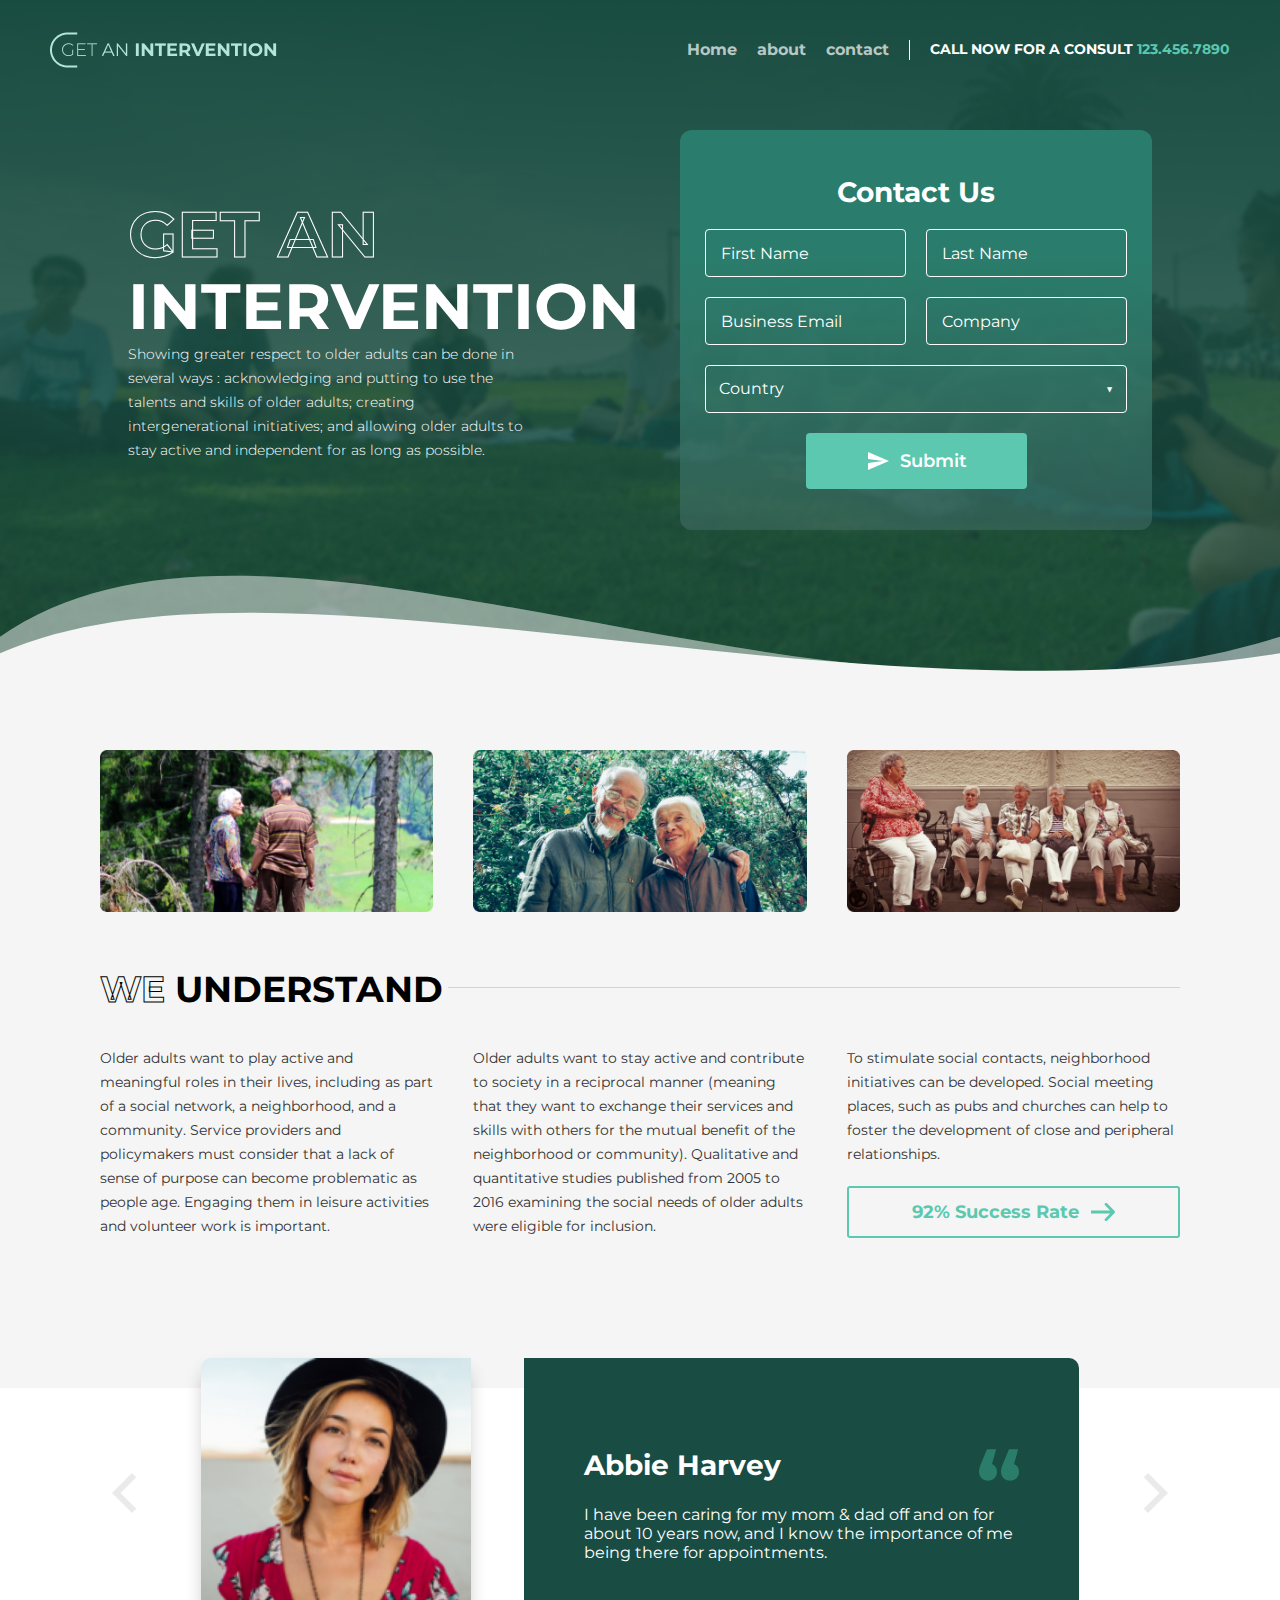
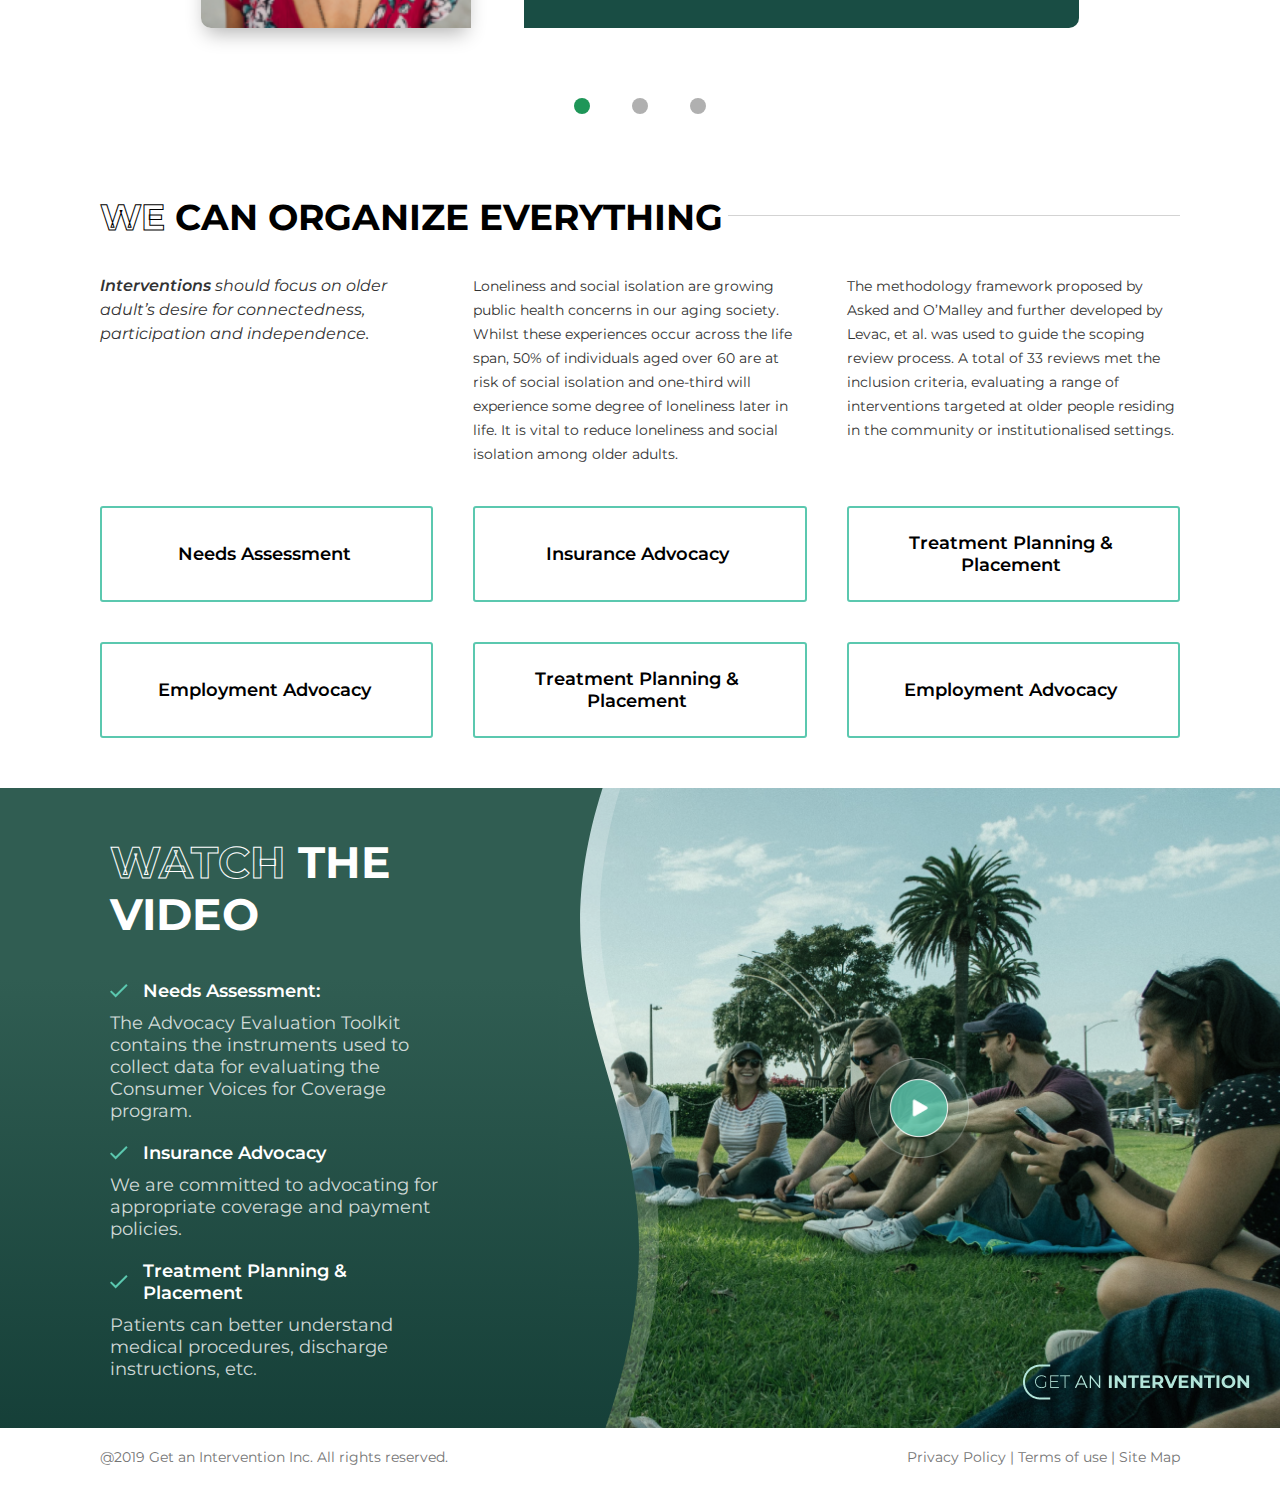
==== index.html @ ce93304e "project" ====
<!DOCTYPE html>
<html lang="en">

<head>
  <meta charset="UTF-8">
  <meta name="viewport" content="width=device-width, initial-scale=1.0">
  <title>App</title>
  <link rel="stylesheet" href="carousel.css">
  <link rel="stylesheet" href="understand.css">
  <link rel="stylesheet" href="video-section.css">
  <link rel="preconnect" href="https://fonts.googleapis.com">
  <link rel="preconnect" href="https://fonts.gstatic.com" crossorigin>
  <link href="https://fonts.googleapis.com/css2?family=Montserrat:ital,wght@0,100..900;1,100..900&display=swap"
    rel="stylesheet">
</head>

<body>

  <div class="hero-section">
    <div class="navbar">
      <img src="logo-img.png" alt="">
      <button class="toggle-btn" onclick="toggleMenu()">
        <svg class="icon-bars" xmlns="http://www.w3.org/2000/svg" width="24" height="24" viewBox="0 0 24 24" fill="none"
          stroke="white" stroke-width="2" stroke-linecap="round" stroke-linejoin="round">
          <line x1="3" y1="12" x2="21" y2="12"></line>
          <line x1="3" y1="6" x2="21" y2="6"></line>
          <line x1="3" y1="18" x2="21" y2="18"></line>
        </svg>
        <svg class="icon-close" xmlns="http://www.w3.org/2000/svg" width="24" height="24" viewBox="0 0 24 24"
          fill="none" stroke="white" stroke-width="2" stroke-linecap="round" stroke-linejoin="round">
          <line x1="18" y1="6" x2="6" y2="18"></line>
          <line x1="6" y1="6" x2="18" y2="18"></line>
        </svg>
      </button>

      <div class="call-nav-consultant">
        <ul>
          <li>Home</li>
          <li>about</li>
          <li>contact</li>
        </ul>
        <p>CALL NOW FOR A CONSULT <span class="p-span-consult"> 123.456.7890</span></p>

      </div>
    </div>

    <div class="form-outer-container">
      <div class="hero-sect-para">
        <h1 class="hero-big-heading">
          <p class="transparent-Get-An">GET AN</p> INTERVENTION
        </h1>
        <p>Showing greater respect to older adults can be done in several ways :
          acknowledging and putting to use the talents and skills of older adults; creating
          intergenerational initiatives; and allowing older adults to stay active and independent
          for as long as possible.</p>
      </div>
      <div class="form-inner-container">
        <p class="contact-use-form-heading">Contact Us</p>
        <div class="inputs-big-container">
          <div class="form-input-group">
            <label for="first-name">First Name</label>
            <input id="first-name" type="text">
          </div>
          <div class="form-input-group">
            <label for="last-name">Last Name</label>
            <input id="last-name" type="text">
          </div>
          <div class="form-input-group">
            <label for="business-email">Business Email</label>
            <input id="business-email" type="text">
          </div>
          <div class="form-input-group">
            <label for="company">Company</label>
            <input id="company" type="text">
          </div>
          <div class="custom-select">
            <div class="selected">Country</div>
            <div class="custom-options">
              <div data-value="option1">India</div>
              <div data-value="option2">Pakistan</div>
              <div data-value="option3">Australia</div>
            </div>
          </div>
        </div>
        <div class="form-submit-btn">
          <img src="submit-btn-icon.svg" alt="">
          <p>Submit</p>
        </div>
      </div>
    </div>

    <div class="svg-rect">
      <svg width="100%" height="150" viewBox="0 0 1440 150" fill="none" xmlns="http://www.w3.org/2000/svg"
        preserveAspectRatio="none">
        <path d="M0 100C310 -30 926 180 1440 100V150H0V100Z" fill="#F5F5F5" />
      </svg>
    </div>

    <div class="hero-light-green-svg">
      <svg width="1440" height="111" viewBox="0 0 1440 111" fill="none" xmlns="http://www.w3.org/2000/svg">
        <path d="M0 68.6766C310 -147.298 926 229.879 1440 68.6766V111H0V68.6766Z" fill="#F5F5F5" fill-opacity="0.3" />
        <path d="M0 68.6766C310 -147.298 926 229.879 1440 68.6766V111H0V68.6766Z" fill="#F5F5F5" fill-opacity="0.3" />
      </svg>
    </div>

    <div class="hero-curve-desktop-white">
      <img src="hero-curve-desktop-white.svg" alt="">
    </div>

    <div class="hero-curve-desktop-green">
      <img src="hero-curve-desktop-light-green.svg" alt="">
    </div>

    <div class="hero-curve-mobile-white">
      <img src="hero-curve-mobile-white.svg" alt="">
    </div>

    <div class="hero-curve-mobile-green">
      <img src="hero-curve-light-green-mobile.svg" alt="">
    </div>


  </div>


  <div class="understand-section-big-container">


    <div class="understand-img-container">
      <img src="we-understand-img-1.png" alt="">
      <img src="we-understand-img-2.png" alt="">
      <img src="we-understand-img-3.png" alt="">
    </div>

    <div class="heading-organize-everything-container">
      <p class="heading-organize-everything">
        <span class="transparent-WE-text">WE</span> UNDERSTAND
      </p>
      <div class="heading-line"></div>
    </div>

    <div class="understand-content-container">
      <p class="understand-content-first-para-container">Older adults want to play active and meaningful roles in
        their lives, including as part of a social network, a
        neighborhood, and a community. Service providers and policymakers must consider that a lack of sense of
        purpose
        can become problematic as people age. Engaging them in leisure activities and volunteer work is important.</p>
      <p class="understand-content-second-para-container">Older adults want to stay active and contribute to society
        in a reciprocal manner (meaning that they want to
        exchange their services and skills with others for the mutual benefit of the neighborhood or community).
        Qualitative and quantitative studies published from 2005 to 2016 examining the social needs of older adults
        were
        eligible for inclusion.</p>
      <div class="understand-content-third-para-container">
        <p>To stimulate social contacts, neighborhood initiatives can be developed. Social meeting places, such as
          pubs
          and churches can help to foster the development of close and peripheral relationships.</p>
        <div class="success-outline-btn">
          <p>92% Success Rate</p>
          <img src="success-btn-arrow.svg" alt="arrow" height="20px">
        </div>
      </div>
    </div>

  </div>

  <div class="component-main-container">
    <div class="carousel-container">

      <svg class="left-arrow" width="48" height="48" viewBox="0 0 48 48" fill="none" xmlns="http://www.w3.org/2000/svg">
        <path d="M11.76 8.24L27.52 24L11.76 39.76L16 44L36 24L16 4L11.76 8.24Z" />
      </svg>

      <img src="" alt="user" class="reviewer-img"/>
      <div class="content-con">
        <div class="reviewer-name-con">
          <h3></h3>
          <img src="commas.svg" height="40px" width="40px" alt="commas">
        </div>
        <p class="viewer-description"></p>
      </div>
      <svg class="right-arrow" width="48" height="48" viewBox="0 0 48 48" fill="none"
        xmlns="http://www.w3.org/2000/svg">
        <path d="M11.76 8.24L27.52 24L11.76 39.76L16 44L36 24L16 4L11.76 8.24Z" />
      </svg>
    </div>

    <div class="indicator-circle-con">
      <span></span>
      <span></span>
      <span></span>
    </div>

    <div class="heading-organize-everything-container">
      <p class="heading-organize-everything">
        <span class="transparent-WE-text">WE</span> CAN ORGANIZE EVERYTHING
      </p>
      <div class="heading-line"></div>
    </div>

    <div class="content-containter-grid">
      <div class="content-containter-grid-first-para">
        <p style="font-style: italic; font-size: 16px;"><span style="font-weight: 600;">Interventions</span> should
          focus
          on older adult’s desire for connectedness,
          participation and independence.</p>

      </div>
      <div class="content-containter-grid-second-para">
        <p>Loneliness and social isolation are growing public health concerns in our aging society. Whilst these
          experiences occur across the life span, 50% of individuals aged over 60 are at risk of social isolation and
          one-third will experience some degree of loneliness later in life. It is vital to reduce loneliness and
          social
          isolation among older adults.</p>

      </div>
      <div class="content-containter-grid-third-para">
        <p>The methodology framework proposed by Asked and O’Malley and further developed by Levac, et al. was used to
          guide the scoping review process. A total of 33 reviews met the inclusion criteria, evaluating a range of
          interventions targeted at older people residing in the community or institutionalised settings. </p>
      </div>
    </div>
    <div class="buttons-containter-grid">
      <div class="green-outlined-button">
        <p>Needs Assessment</p>
        <img src="tooltip-svg.svg" alt="info" class="info-img-tooltip">
        <div class="tooltip-container">
          <img src="cone-svg.svg" alt="tooltip-arrow" class="tooltip-arrow">
          <span>
            We’re experienced in our individual crafts and understand how each one of our roles impacts your plan
            holistically.
          </span>
        </div>
      </div>
      <div class="green-outlined-button">
        <p>Insurance Advocacy</p>
        <img src="tooltip-svg.svg" alt="info" class="info-img-tooltip">
        <div class="tooltip-container">
          <img src="cone-svg.svg" alt="tooltip-arrow" class="tooltip-arrow">
          <span>
            We’re experienced in our individual crafts and understand how each one of our roles impacts your plan
            holistically.
          </span>
        </div>
      </div>
      <div class="green-outlined-button">
        <p>Treatment Planning & Placement</p>
        <img src="tooltip-svg.svg" alt="info" class="info-img-tooltip">
        <div class="tooltip-container">
          <img src="cone-svg.svg" alt="tooltip-arrow" class="tooltip-arrow">
          <span>
            We’re experienced in our individual crafts and understand how each one of our roles impacts your plan
            holistically.
          </span>
        </div>
      </div>
      <div class="green-outlined-button">
        <p>Employment Advocacy</p>
        <img src="tooltip-svg.svg" alt="info" class="info-img-tooltip">
        <div class="tooltip-container">
          <img src="cone-svg.svg" alt="tooltip-arrow" class="tooltip-arrow">
          <span>
            We’re experienced in our individual crafts and understand how each one of our roles impacts your plan
            holistically.
          </span>
        </div>
      </div>
      <div class="green-outlined-button">
        <p>Treatment Planning & Placement</p>
        <img src="tooltip-svg.svg" alt="info" class="info-img-tooltip">
        <div class="tooltip-container">
          <img src="cone-svg.svg" alt="tooltip-arrow" class="tooltip-arrow">
          <span>
            We’re experienced in our individual crafts and understand how each one of our roles impacts your plan
            holistically.
          </span>
        </div>
      </div>
      <div class="green-outlined-button">
        <p>Employment Advocacy</p>
        <img src="tooltip-svg.svg" alt="info" class="info-img-tooltip">
        <div class="tooltip-container">
          <img src="cone-svg.svg" alt="tooltip-arrow" class="tooltip-arrow">
          <span>
            We’re experienced in our individual crafts and understand how each one of our roles impacts your plan
            holistically.
          </span>
        </div>
      </div>

    </div>
  </div>

  <div class="video-section-big-container">

    <div class="video-section-content">
      <h2 class="video-section-main-heading"><span class="transparent-watch-text">WATCH</span> THE VIDEO</h2>
      <div>
        <div class="video-section-checkmark-heading">
          <img src="Checkmark.svg" alt="">
          <p>Needs Assessment:</p>
        </div>
        <p>The Advocacy Evaluation Toolkit contains the instruments used to collect data for evaluating the Consumer
          Voices for Coverage program. </p>
      </div>
      <div>
        <div class="video-section-checkmark-heading">
          <img src="Checkmark.svg" alt="">
          <p>Insurance Advocacy</p>
        </div>
        <p>We are committed to advocating for appropriate coverage and payment policies.</p>
      </div>
      <div>
        <div class="video-section-checkmark-heading">
          <img src="Checkmark.svg" alt="">
          <p>Treatment Planning & Placement</p>
        </div>
        <p>Patients can better understand medical procedures, discharge instructions, etc.</p>
      </div>
    </div>
    <div class="video-section">
      <div class="play-button" id="playButton">
        <img src="play-btn.png" class="video-btn">
      </div>
      <img src="logo-img.png" alt="" class="video-section-logo">
    </div>

    <svg class="video-section-light-white-svg" width="779" height="655" viewBox="0 0 779 655" fill="none"
      xmlns="http://www.w3.org/2000/svg">
      <path d="M0 0H742.597C655.445 274 857.597 323.5 742.597 648H0V0Z" fill="white" fill-opacity="0.2" />
    </svg>

    <svg class="video-section-light-green-svg" fill="none" xmlns="http://www.w3.org/2000/svg">
      <defs>
        <linearGradient id="newGradient" gradientTransform="rotate(90)">
          <stop offset="30%" stop-color="#305D52" />
          <stop offset="100%" stop-color="#153F38" />
        </linearGradient>
      </defs>
      <path d="M0 0H742.597C655.445 274 857.597 323.5 742.597 648H0V0Z" fill="url(#newGradient)" />
    </svg>

    <img class="table-green-svg" src="Rectangle-green-tablet.svg">
    <img class="table-white-svg" src="Rectangle-white-tablet.png">
  </div>

  <!-- Modal -->
  <div id="videoModal" class="modal">
    <div class="modal-content">
      <span class="close" id="closeModal">&times;</span>
      <video id="videoPlayer" controls>
        <source src="video.mov" type="video/mp4">
        Your browser does not support the video tag.
      </video>
    </div>
  </div>

  <div class="app-bottom-bar">
    <p>@2019 Get an Intervention Inc. All rights reserved.</p>
    <p>Privacy Policy | Terms of use | Site Map</p>
  </div>

  <script src="script.js"></script>
</body>

</html>
---- carousel.css ----
* {
    margin: 0;
    padding: 0;
    box-sizing: border-box;
}

body {
    font-family: "Montserrat", serif;
    font-optical-sizing: auto;
}

.component-main-container {
    padding: 0 100px;
    background-color: white;
}

.carousel-container {
    display: flex;
    justify-content: center;
    gap: 53px;
    padding: 20px 0px;
    position: relative;
    top: -50px;
}

.carousel-container img {
    cursor: pointer;
}

.content-con {
    background-color: #194D44;
    padding: 20px 60px;
    color: white;
    border-top-right-radius: 10px;
    border-bottom-right-radius: 10px;
    flex: 1;
    display: flex;
    justify-content: center;
    flex-direction: column;
}

.reviewer-img {
    border-top-left-radius: 10px;
    border-bottom-left-radius: 10px;
    box-shadow: 0px 10px 20px -5px rgba(0, 0, 0, 0.3);
    height: 270px;
}

.reviewer-name-con {
    display: flex;
    justify-content: space-between;
    align-items: center;
    padding: 20px 0px;
    font-size: 24px;
}

.viewer-description {
    font-weight: 300px;
    font-size: 16px;
}

@keyframes fade-slide {
    from {
        opacity: 0;
        transform: translateY(20px);
    }

    to {
        opacity: 1;
        transform: translateY(0);
    }
}

.fade-slide {
    animation: fade-slide 0.5s ease-in-out;
}

.indicator-circle-con {
    display: flex;
    justify-content: center;
    gap: 42px;
    height: 42px;
}


.indicator-circle-con span {
    height: 16px;
    width: 16px;
    border-radius: 50%;
    background-color: #B0B0B0;
    cursor: pointer;
    transition: background-color 0.3s ease;
}

.indicator-circle-con span.active {
    background-color: #1E9658;
}

@media only screen and (max-width: 1150px) {
    .carousel-container {
        padding: 10px 0px;
    }

    .component-main-container {
        padding: 0 50px;
    }

    .carousel-container {
        gap: 15px;
    }
}


@media only screen and (max-width: 1000px) {
    .content-con {
        padding: 15px 30px;
    }

    .viewer-description {
        font-size: 13px;
    }
}


/* below content section */

.transparent-WE-text {
    color: transparent;
    white-space: nowrap;
    -webkit-text-stroke: 1px black;
}

.heading-organize-everything {
    font-size: 36px;
    font-weight: 700;
    text-transform: uppercase;
    white-space: nowrap;
}

.heading-organize-everything-container {
    display: flex;
    align-items: center;
    gap: 5px;
    padding-top: 55px;
    padding-bottom: 35px;
}

@media only screen and (min-width: 1025px) {
    .heading-line {
        border-top: 1px solid lightgray;
        padding: 2px;
        width: 100%;
    }
}

@media only screen and (max-width: 1025px) {
    .heading-organize-everything {
        white-space: wrap;
    }
}

.content-containter-grid {
    display: grid;
    grid-template-columns: 1fr 1fr 1fr;
    gap: 40px;
}

.buttons-containter-grid {
    display: grid;
    grid-template-columns: 1fr 1fr 1fr;
    gap: 40px;
    margin-top: 40px;
}

.content-containter-grid p {
    font-size: 14px;
    color: #333333;
    line-clamp: 9;
    line-height: 24px;
}

.green-outlined-button {
    font-weight: 600;
    font-size: 18px;
    display: flex !important;
    justify-content: center;
    align-items: center;
    gap: 5px;
    border: 2px solid #5BC8AF;
    height: 96px !important;
    cursor: pointer;
    text-align: center;
    padding: 15px;
    border-radius: 3px;
    transition: all .5s ease;
    position: relative;
}

.tooltip-container {
    position: absolute;
    top: 115%;
    left: 50%;
    transform: translateX(-50%);
    text-align: center;
    opacity: 0;
    width: 80%;
    font-weight: 300;
    visibility: hidden;
    background: #297C6B;
    color: white;
    padding: 8px;
    border-radius: 5px;
    font-size: 14px;
    z-index: 100;
    transition: opacity 0.3s ease, visibility 0.3s ease;
}

.tooltip-arrow {
    width: 25px;
    height: auto;
    position: absolute;
    top: -7px;
    left: 50%;
    transform: translateX(-50%);
}

.green-outlined-button:hover .tooltip-container {
    opacity: 1;
    visibility: visible;
}

.info-img-tooltip {
    opacity: 0;
    width: 0;
    transition: opacity 0.3s ease, width 0.3s ease;
}

.green-outlined-button:hover {
    color: #5BC8AF;
}

.green-outlined-button:hover .info-img-tooltip {
    opacity: 1;
    width: 20px;
}

@media only screen and (max-width: 1024px) {
    .content-containter-grid {
        grid-template-columns: 1fr 1fr;
        gap: 60px;
        row-gap: 20px;
    }

    .content-containter-grid-first-para {
        grid-column: span 2;
    }

    .buttons-containter-grid {
        display: grid;
        grid-template-columns: 1fr 1fr;
        column-gap: 60px;
        row-gap: 20px;
    }

    .left-arrow,
    .right-arrow {
        display: none;
    }
}


@media only screen and (max-width: 768px) {
    .component-main-container {
        padding: 0 20px;
    }


    .heading-organize-everything {
        font-size: 28px;
    }

    .content-containter-grid-second-para,
    .content-containter-grid-third-para {
        grid-column: span 2;
    }

    .buttons-containter-grid {
        gap: 20px;
    }

    .heading-organize-everything-container {
        padding-top: 0;
    }
}

@media only screen and (max-width: 600px) {
    .content-containter-grid {
        grid-template-columns: 1fr;
        gap: 60px;
        row-gap: 20px;
    }

    .heading-organize-everything {
        font-size: 20px;
    }

    .component-main-container {
        margin-top: 150px;
    }

    .carousel-container {
        display: flex;
        justify-content: center;
        align-items: center;
        flex-direction: column;
        gap: 20px;
        padding: 20px 0px;
        background-color: #194D44;
        border-radius: 10px;
        position: relative;
        max-height: 300px;
    }

    .reviewer-img {
        border-top-left-radius: 10px;
        border-bottom-left-radius: 0px;
        border-top-right-radius: 10px;
        box-shadow: 0px 10px 20px -5px rgba(0, 0, 0, 0.3);
        height: 200px;
        position: absolute;
        top: -80px;
        left: 30px;
    }

    .content-con {
        border-radius: 10px;
        margin-top: 100px
    }

    .buttons-containter-grid {
        grid-template-columns: 1fr;
    }
}


.left-arrow {
    fill: #EAEAEA;
    transform: rotate(180deg);
    align-self: center;
    cursor: pointer;
}

.right-arrow {
    fill: #EAEAEA;
    align-self: center;
    cursor: pointer;
}

.right-arrow:hover,
.left-arrow:hover {
    fill: rgba(91, 200, 175, 1);
}
---- understand.css ----
.hero-section {
    position: relative;
    background: url("hero-sect-img.png") no-repeat center center;
    background-size: cover;
    width: 100%;
    height: 700px;
    overflow: hidden;
}


.svg-rect {
    position: absolute;
    bottom: 0%;
    left: 0;
    width: 100%;
    z-index: 2;
}

.svg-rect svg {
    display: block;
    width: 100%;
    height: 140px;
}

.hero-light-green-svg {
    position: absolute;
    bottom: 0%;
    left: 0;
    width: 100%;
    z-index: 1;
}

.hero-light-green-svg svg {
    display: block;
    width: 100%;
    height: 150px;
}

.hero-curve-mobile-white,
.hero-curve-mobile-green,
.hero-curve-desktop-green,
.hero-curve-desktop-white {
    display: none;
}


.navbar {
    padding: 30px 50px;
    display: flex;
    align-items: center;
    justify-content: space-between;
}

ul {
    list-style: none;
    display: flex;
    gap: 20px;
    padding-right: 20px;
}

.call-nav-consultant {
    display: flex;
    gap: 20;
    white-space: nowrap;
}

.toggle-btn {
    display: none;
    background: none;
    border: none;
    color: white;
    font-size: 24px;
    cursor: pointer;
    width: 40px;
    height: 40px;
    display: flex;
}

.icon-bars {
    display: none;
}

.icon-close {
    display: none;
}

.call-nav-consultant p {
    font-weight: 700;
}

.navbar li {
    color: #FFFFFFB2;
    text-decoration: none;
    font-size: 16px;
    cursor: pointer;
    border-bottom: 1px solid transparent;
    font-weight: 700;
}

.navbar p {
    color: white;
    font-size: 14px;
    border-left: 1px solid white;
    padding-left: 20px;

}

.navbar li:hover p {
    border-bottom: none;
}

.navbar li:hover {
    opacity: 0.8;
    color: white;
    border-bottom: 1px solid white;
    cursor: pointer;
}

.p-span-consult {
    color: #5BC8AF;
}

.hero-sect-para {
    width: 40%;
    font-size: 14px;
    line-height: 24px;
    font-weight: 300;
    color: white;
}

.form-outer-container {
    display: flex;
    justify-content: space-between;
    align-items: center;
    padding: 30px 10%;
    gap: 30px;
}

.form-inner-container {
    flex-shrink: 0;
    width: 472px;
    color: white;
    height: 400px;
    border-radius: 12px;
    padding: 25px;
    background-image: linear-gradient(to bottom, #2A7D6C 30%, #3E69609E);
}

.hero-big-heading {
    font-size: 64px;
    line-height: 72px;
}

.transparent-Get-An {
    color: transparent;
    white-space: nowrap;
    -webkit-text-stroke: 1px #FFFFFF;
}

@media only screen and (max-width: 1100px) {
    .form-inner-container {
        width: 372px;
    }

    .hero-big-heading {
        font-size: 54px;
        line-height: 62px;
    }
}

@media only screen and (max-width: 1250px) {
    .form-outer-container {
        padding: 30px 5%;
    }
}

@media only screen and (max-width: 900px) {
    .form-outer-container {
        flex-direction: column;
    }

    .hero-sect-para {
        width: 85%;
        text-align: center;
        font-size: 16px;
    }

    .hero-big-heading {
        text-align: center;
    }

    .call-nav-consultant {
        flex-direction: column;
    }

    .call-nav-consultant p {
        margin-top: 10px;
    }

    .navbar p {
        padding-left: 0px;
        border-left: 0px;
    }

    .form-inner-container {
        width: 470px;
    }

    .hero-section {
        background-origin: content-box;
        height: 950px;
    }
}

.contact-use-form-heading {
    font-size: 28px;
    font-weight: 700;
    text-align: center;
    padding: 20px 0 20px 0;
}

.inputs-big-container {
    display: grid;
    grid-template-columns: 1fr 1fr;
    gap: 20px;
}

.form-input-group {
    position: relative;
    border: 1px solid white;
    display: flex;
    align-items: center;
    height: 48px;
    border-radius: 4px;
    padding: 0 10px;
}

.form-input-group label {
    position: absolute;
    left: 10px;
    top: 50%;
    transform: translateY(-50%);
    color: white;
    font-size: 16px;
    transition: all 0.3s ease-in-out;
    pointer-events: none;
    background-color: transparent;
    padding: 0 5px;
}

.form-input-group input {
    width: 100%;
    background-color: transparent;
    border: none;
    outline: none;
    color: white;
    padding: 10px 0;
    font-size: 16px;
}

.form-input-group:focus-within label,
.form-input-group input:not(:placeholder-shown)+label {
    top: 0;
    transform: translateY(-50%);
    font-size: 14px;
    left: 15px;
    background-color: #2A7D6C;
    padding: 0 5px;
}

.form-submit-btn {
    color: white;
    font-size: 18px;
    font-weight: 600;
    display: flex;
    justify-content: center;
    align-items: center;
    gap: 10px;
    background-color: #5BC8AF;
    border-radius: 4px;
    height: 56px;
    cursor: pointer;
    width: 221px;
    margin: 20px auto 0 auto;
}

.form-submit-btn:hover{
    background-color: rgba(53, 187, 156, 1);
}

.custom-select {
    grid-column: span 2;
    position: relative;
    border: 1px solid white;
    background: transparent;
    cursor: pointer;
    padding: 13px;
    height: 48px;
    font-size: 16px;
    border-radius: 4px;
}

.custom-select .selected {
    display: flex;
    align-items: center;
    justify-content: space-between;
}

.custom-select .selected::after {
    content: "▼";
    font-size: 12px;
    transition: transform 0.3s ease;
}

.custom-select.open .selected::after {
    transform: rotate(180deg);
}

.custom-options {
    position: absolute;
    top: 100%;
    left: 0;
    width: 100%;
    background: #2A7D6C;
    border: 1px solid white;
    border-top: none;
    border-radius: 0 0 5px 5px;
    box-shadow: 0px 4px 6px rgba(0, 0, 0, 0.1);
    display: none;
    z-index: 10;
}

.custom-select.open .custom-options {
    display: block;
}

.custom-options div {
    padding: 10px;
    cursor: pointer;
    transition: background 0.3s;
}

.custom-options div:hover {
    background: white;
    color: #2A7D6C;
}

.understand-img-container {
    display: grid;
    grid-template-columns: 1fr 1fr 1fr;
    gap: 40px;
}

.understand-img-container img {
    width: 100%;
}

.understand-content-container {
    display: grid;
    grid-template-columns: 1fr 1fr 1fr;
    gap: 40px;
    font-size: 14px;
    line-height: 24px;
    color: #333333;
    padding-bottom: 50px;
}

.understand-content-third-para-container {
    display: flex;
    flex-direction: column;
    justify-content: space-between;
    height: 100%;
}

.success-outline-btn {
    display: flex;
    justify-content: center;
    align-items: center;
    font-size: 18px;
    font-weight: 700;
    gap: 12px;
    color: #5BC8AF;
    border-radius: 3px;
    border: 2px solid #5BC8AF;
    height: 52px;
    cursor: pointer;
    width: 100%;
}

@media only screen and (max-width: 650px) {

    .understand-content-first-para-container,
    .understand-content-second-para-container {
        grid-column: span 2;
    }

    .understand-content-container {
        gap: 20px;
    }

    .understand-content-third-para-container {
        grid-template-columns: 1fr;
        gap: 20px;
    }
}

@media only screen and (max-width: 600px) {
    .understand-content-container {
        padding-bottom: 0;
    }
}

.understand-section-big-container {
    background-color: #F5F5F5;
    padding: 0 100px;
    padding-bottom: 100px;
    padding-top: 50px;
}

@media only screen and (max-width: 1150px) {
    .understand-section-big-container {
        padding: 0 50px;
        padding-bottom: 100px;
        padding-top: 80px;
    }
}

@media only screen and (max-width: 1024px) {
    .understand-section-big-container {
        padding-top: 0px;
    }

    .understand-img-container {
        display: none;
    }

    .understand-content-container {
        grid-template-columns: 1fr 1fr;
    }

    .understand-content-third-para-container {
        grid-column: span 2;
        display: grid;
        gap: 40px;
        grid-template-columns: 1fr 1fr;
    }

    .hero-light-green-svg,
    .svg-rect {
        display: none;
    }

    .hero-curve-desktop-white {
        display: block;
        position: absolute;
        bottom: -45px;
        left: 0;
        width: 100%;
        z-index: 2;
    }

    .hero-curve-desktop-white img {
        display: block;
        width: 100%;
        height: 140px;
    }


    .hero-curve-desktop-green {
        display: block;
        position: absolute;
        bottom: -45px;
        left: 0;
        width: 100%;
        z-index: 1;
    }

    .hero-curve-desktop-green img {
        display: block;
        width: 100%;
        height: 150px;
    }
}

@media only screen and (max-width: 768px) {
    .understand-section-big-container {
        padding: 0 20px;
        padding-bottom: 50px;
        background-color: white;
    }

    .hero-sect-para {
        width: 85%;
        text-align: center;
        font-size: 16px;
    }

    .hero-big-heading {
        font-size: 40px;
        line-height: 46px;
    }

    .hero-curve-desktop-green,
    .hero-curve-desktop-white {
        display: none;
    }

    .hero-curve-mobile-white {
        display: block;
        position: absolute;
        bottom: 0px;
        left: 0;
        width: 100vw;
        z-index: 2;
    }

    .hero-curve-mobile-white img {
        display: block;
        width: inherit;
        object-fit: cover;
        object-position: top;
        height: 118px;
    }


    .hero-curve-mobile-green {
        display: block;
        position: absolute;
        bottom: 10px;
        left: 0;
        width: 100%;
        z-index: 1;
    }

    .hero-curve-mobile-green img {
        display: block;
        width: inherit;
        object-fit: cover;
        object-position: top;
        height: 128px;
    }
}

@media only screen and (max-width: 660px) {

    .understand-content-third-para-container {
        grid-template-columns: 1fr;
    }

    .navbar {
        padding: 30px 30px;
    }

    .form-outer-container {
        padding: 10px 5%;
    }

    .toggle-btn {
        display: block;
        background: none;
        border: none;
        cursor: pointer;
        width: 40px;
        height: 40px;
        display: flex;
        align-items: center;
        justify-content: center;
    }

    .icon-bars {
        display: block;
    }

    .icon-close {
        display: none;
    }

    .call-nav-consultant {
        flex-direction: column;
        align-items: flex-start;
        position: absolute;
        top: 70px;
        right: 0;
        background: #2A7D6C;
        width: 100%;
        padding: 10px;
        overflow: hidden;
        max-height: 0;
        opacity: 0;
        visibility: hidden;
        transition: max-height 0.4s ease-in-out, opacity 0.4s ease-in-out, visibility 0.4s;
    }

    ul {
        gap: 0px;
    }

    .call-nav-consultant ul {
        flex-direction: column;
        width: 100%;
        text-align: left;
        padding: 0;
        margin: 0;
    }

    .call-nav-consultant li {
        padding: 10px;
        color: white;
    }

    .call-nav-consultant.show {
        max-height: 250px;
        opacity: 1;
        visibility: visible;
    }

    .toggle-btn.active .icon-bars {
        display: none;
    }

    .toggle-btn.active .icon-close {
        display: block;
    }

    .call-nav-consultant p {
        padding-bottom: 10px;
        font-weight: 700;
        padding-left: 10px;
    }

    .hero-sect-para {
        width: 98%;
        font-size: 14px;
    }

    .hero-big-heading {
        font-size: 36px;
        line-height: 44px;
    }

    .form-inner-container {
        width: 98%;
    }

    .form-input-group {
        grid-column: span 2;
    }

    .form-inner-container {
        height: 550px;
    }

    .hero-section {
        height: 1130px;
    }

    .form-submit-btn {
        width: 100%;
    }
}

@media only screen and (max-width: 375px) {
    .navbar {
        padding: 30px 15px;
    }
}
---- video-section.css ----
.video-section-big-container {
    display: flex;
    align-items: center;
    justify-content: space-between;
    width: 100%;
    margin-top: 50px;
    position: relative;
    height: 640px;
    overflow: hidden;
}

.video-section-content {
    width: 50%;
    height: 651px;
    background-image: linear-gradient(to bottom, rgba(48, 93, 82, 1) 30%, rgba(21, 63, 56, 1));
    display: flex;
    justify-content: center;
    padding: 110px;
    flex-direction: column;
    color: white;
    position: relative;
    z-index: 10;
}

.video-section-main-heading {
    font-size: 44px;
    line-height: 52px;
    margin-bottom: 20px;
}

.transparent-watch-text {
    color: transparent;
    -webkit-text-stroke: 1px #FFFFFF;
}

.video-section-checkmark-heading {
    font-size: 24px !important;
    font-weight: 600;
    list-style: 32px;
    display: flex;
    gap: 15px;
    align-items: center;
    padding: 20px 0 10px 0;
}

.video-section-checkmark-heading p {
    color: white !important;
}

.video-section-content p {
    font-size: 18px;
    color: rgba(255, 255, 255, 0.8);
}

.video-section {
    width: 70%;
    background: url('video-right.png') no-repeat center center;
    background-size: cover;
    height: 644px;
    position: relative;
}

.video-btn {
    height: 100px;
    width: 100px;
    position: absolute;
    z-index: 100;
    top: 50%;
    left: 50%;
    transform: translate(-50%, -50%);
    transition: all .4s ease;
    cursor: pointer;
}

.video-btn:hover {
    height: 130px;
    width: 130px;
}

.modal {
    display: none;
    position: fixed;
    top: 0;
    left: 0;
    width: 100%;
    height: 100%;
    z-index: 1010;
    background: rgba(0, 0, 0, 0.8);
    justify-content: center;
    align-items: center;
}

.modal-content {
    /* background: white; */
    /* padding: 20px; */
    position: relative;
    width: 90%;
    max-width: 700px;
    border-radius: 10px;
}

.close {
    position: absolute;
    z-index: 1;
    top: 15px;
    right: 15px;
    background-color: white;
    font-size: 44px;
    cursor: pointer;
    color: black;
    text-align: center;
    line-height: 40px;
    border-radius: 50%;
    height: 40px;
    width: 40px;
    border: 1px solid black;
    transition: all .5s ease;
}

.close:hover {
    color: white;
    background-color: black;
    border: 1px solid white;
}

.modal video {
    width: 100%;
    border-radius: 10px;
}

.video-section-light-green-svg {
    position: absolute;
    left: 0;
    height: 100%;
    width: 100%;
}

.video-section-light-white-svg {
    position: absolute;
    left: 30px;
}

.table-green-svg,
.table-white-svg {
    display: none;
}

.video-section-logo{
    position: absolute;
    bottom: 30px;
    right: 30px;
}

.app-bottom-bar {
    color: rgba(117, 117, 117, 1);
    text-align: center;
    display: flex;
    font-size: 14px;
    justify-content: space-between;
    padding: 20px 100px;
}

@media only screen and (max-width: 1330px) {
    .video-section-light-green-svg {
        left: -140px;
    }

    .video-section-light-white-svg {
        position: absolute;
        left: -120px;
    }
}

@media only screen and (max-width: 1170px) {
    .video-section-content {
        width: 550px;
        padding: 10px 0px 3px 95px;
    }

    .video-section-light-green-svg {
        left: -180px;
    }

    .video-section-light-white-svg {
        position: absolute;
        left: -160px;
    }
}

@media only screen and (max-width: 1150px) {
    .video-section-content {
        padding: 70px 50px;
    }
    .app-bottom-bar {
        padding: 20px 50px;
    }
}

@media only screen and (max-width: 1024px) {
    .app-bottom-bar {
        padding: 20px 50px;
        flex-direction: column;
        gap: 10px;
    }

    .video-section-logo{
        position: absolute;
        bottom: 30px;
        right: 50%;
        transform: translateX(50%);
    }

    .video-section-big-container {
        flex-direction: column;
        height: 100%;
    }

    .video-section-content {
        width: 100%;
        height: 100%;
        min-height: 400px;
    }

    .video-section {
        width: 100%;
    }

    .video-section-light-white-svg,
    .video-section-light-green-svg {
        display: none;
    }

    .video-section-content {
        background-image: none;
    }

    .table-green-svg {
        display: block;
        position: absolute;
        top: 0;
        object-fit: cover;
        width: 100%;
        object-position: bottom;
        height: 50%;
        z-index: 2;
    }

    .table-white-svg {
        display: block;
        position: absolute;
        top: 25px;
        z-index: 1;
        object-fit: cover;
        width: 100%;
        object-position: bottom;
        height: 50%;
    }

    .video-btn {
        top: 2%;
        left: 50%;
        transform: translate(-50%);
    }
}

@media only screen and (max-width: 768px) {
    .video-section-content {
        padding: 70px 20px;
    }

    .video-section-content p {
        font-size: 14px;
    }

    .video-section-main-heading {
        font-size: 36px;
        line-height: 42px;
        margin-bottom: 20px;
        text-align: center;
    }

    .video-btn {
        top: 8%;
        left: 50%;
        transform: translate(-50%);
    }
    .app-bottom-bar {
       font-size: 12px;
       padding: 20px;
    }
}

@media only screen and (max-width: 535px) {
    .video-btn {
        top: 5%;
    }
}

@media only screen and (max-width: 402px) {
    .video-btn {
        top: 0%;
    }
}
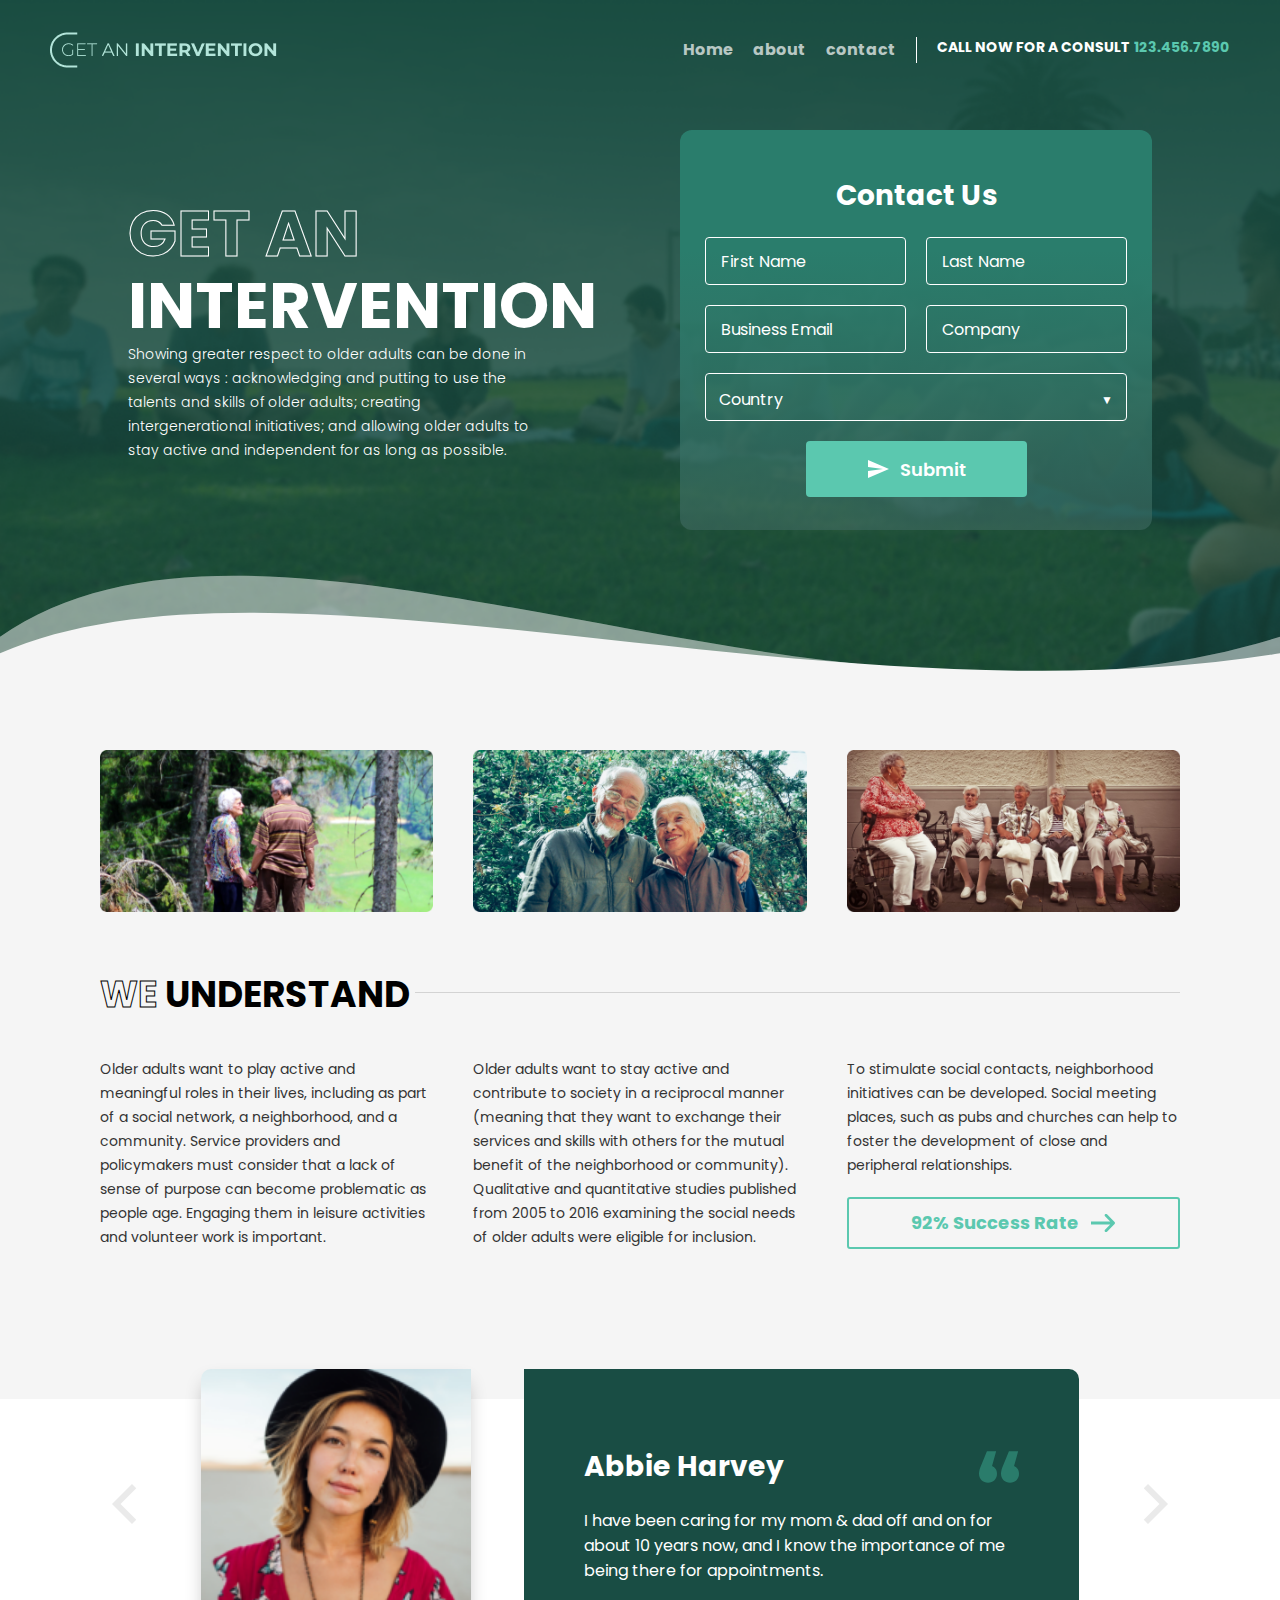
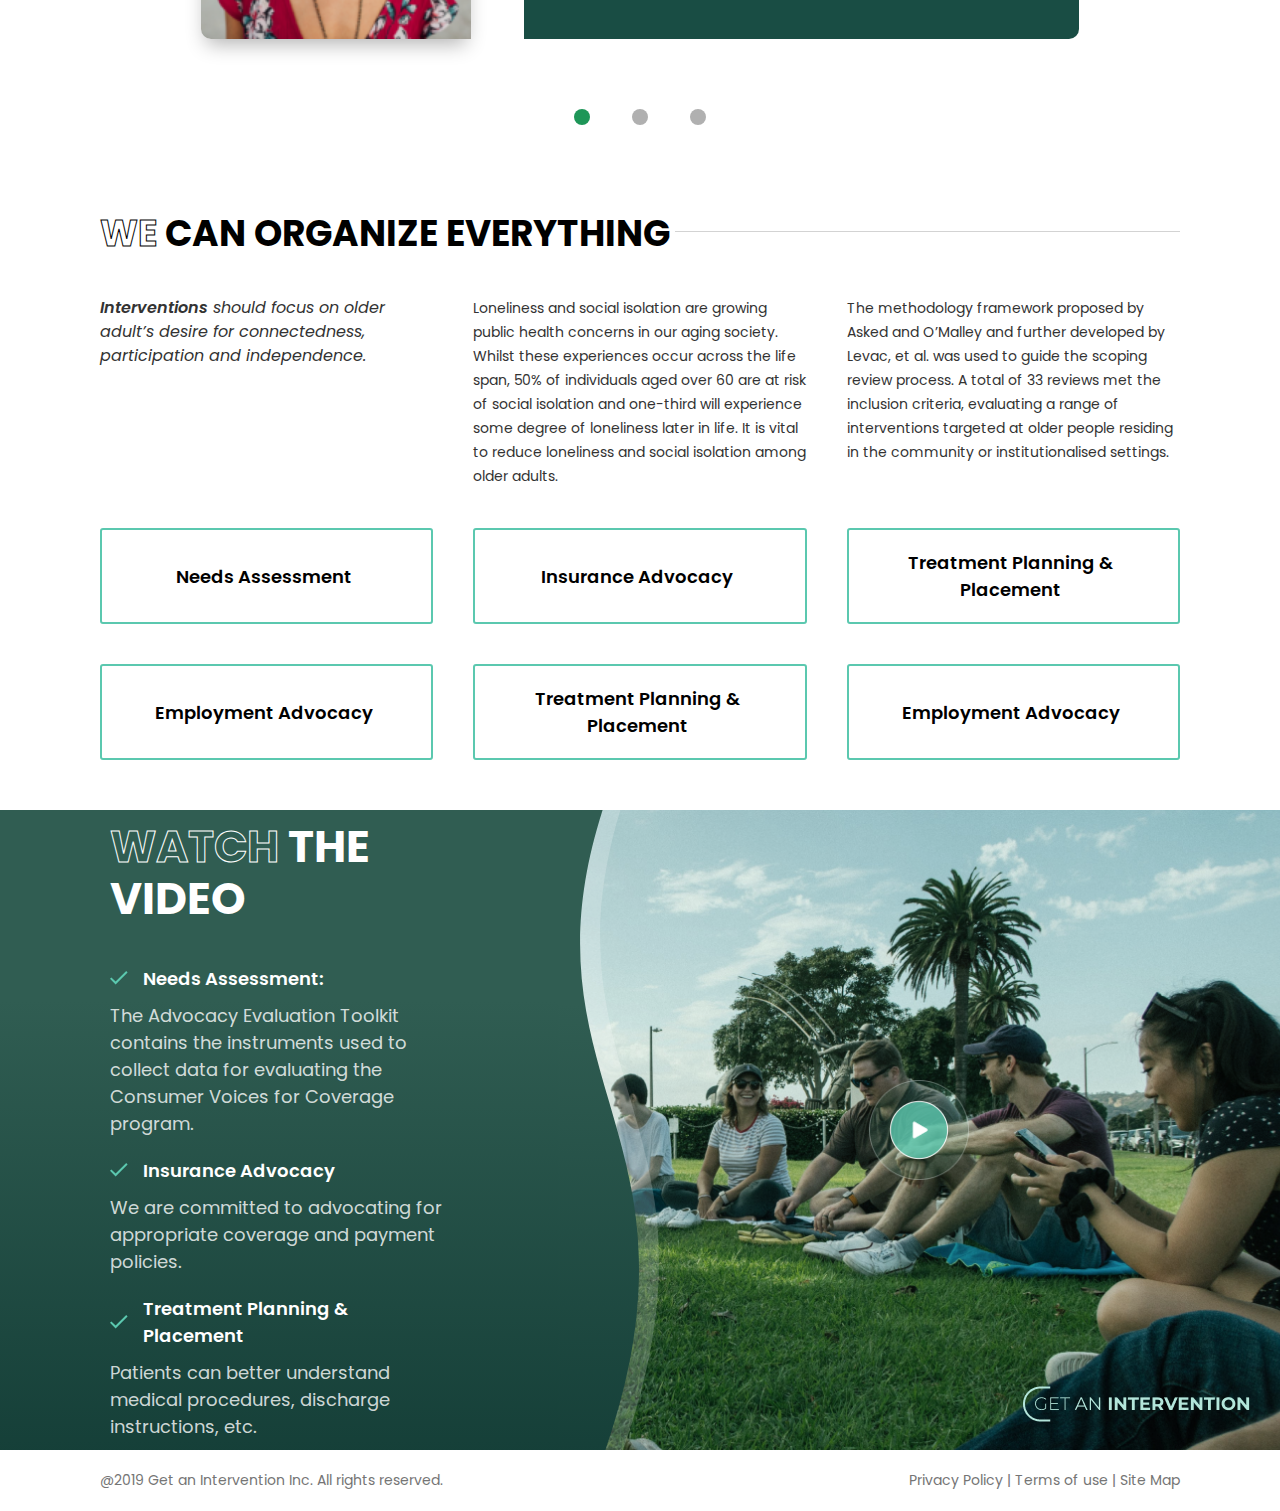
==== commit bdcc507d: "changed font" ====
--- a/index.html
+++ b/index.html
@@ -10,8 +10,9 @@
   <link rel="stylesheet" href="video-section.css">
   <link rel="preconnect" href="https://fonts.googleapis.com">
   <link rel="preconnect" href="https://fonts.gstatic.com" crossorigin>
-  <link href="https://fonts.googleapis.com/css2?family=Montserrat:ital,wght@0,100..900;1,100..900&display=swap"
+  <link href="https://fonts.googleapis.com/css2?family=Montserrat:ital,wght@0,100..900;1,100..900&family=Poppins:ital,wght@0,100;0,200;0,300;0,400;0,500;0,600;0,700;0,800;0,900;1,100;1,200;1,300;1,400;1,500;1,600;1,700;1,800;1,900&display=swap"
     rel="stylesheet">
+
 </head>
 
 <body>
@@ -171,7 +172,7 @@
         <path d="M11.76 8.24L27.52 24L11.76 39.76L16 44L36 24L16 4L11.76 8.24Z" />
       </svg>
 
-      <img src="" alt="user" class="reviewer-img"/>
+      <img src="" alt="user" class="reviewer-img" />
       <div class="content-con">
         <div class="reviewer-name-con">
           <h3></h3>
--- a/carousel.css
+++ b/carousel.css
@@ -5,7 +5,7 @@
 }
 
 body {
-    font-family: "Montserrat", serif;
+    font-family: "Poppins", serif;
     font-optical-sizing: auto;
 }
 
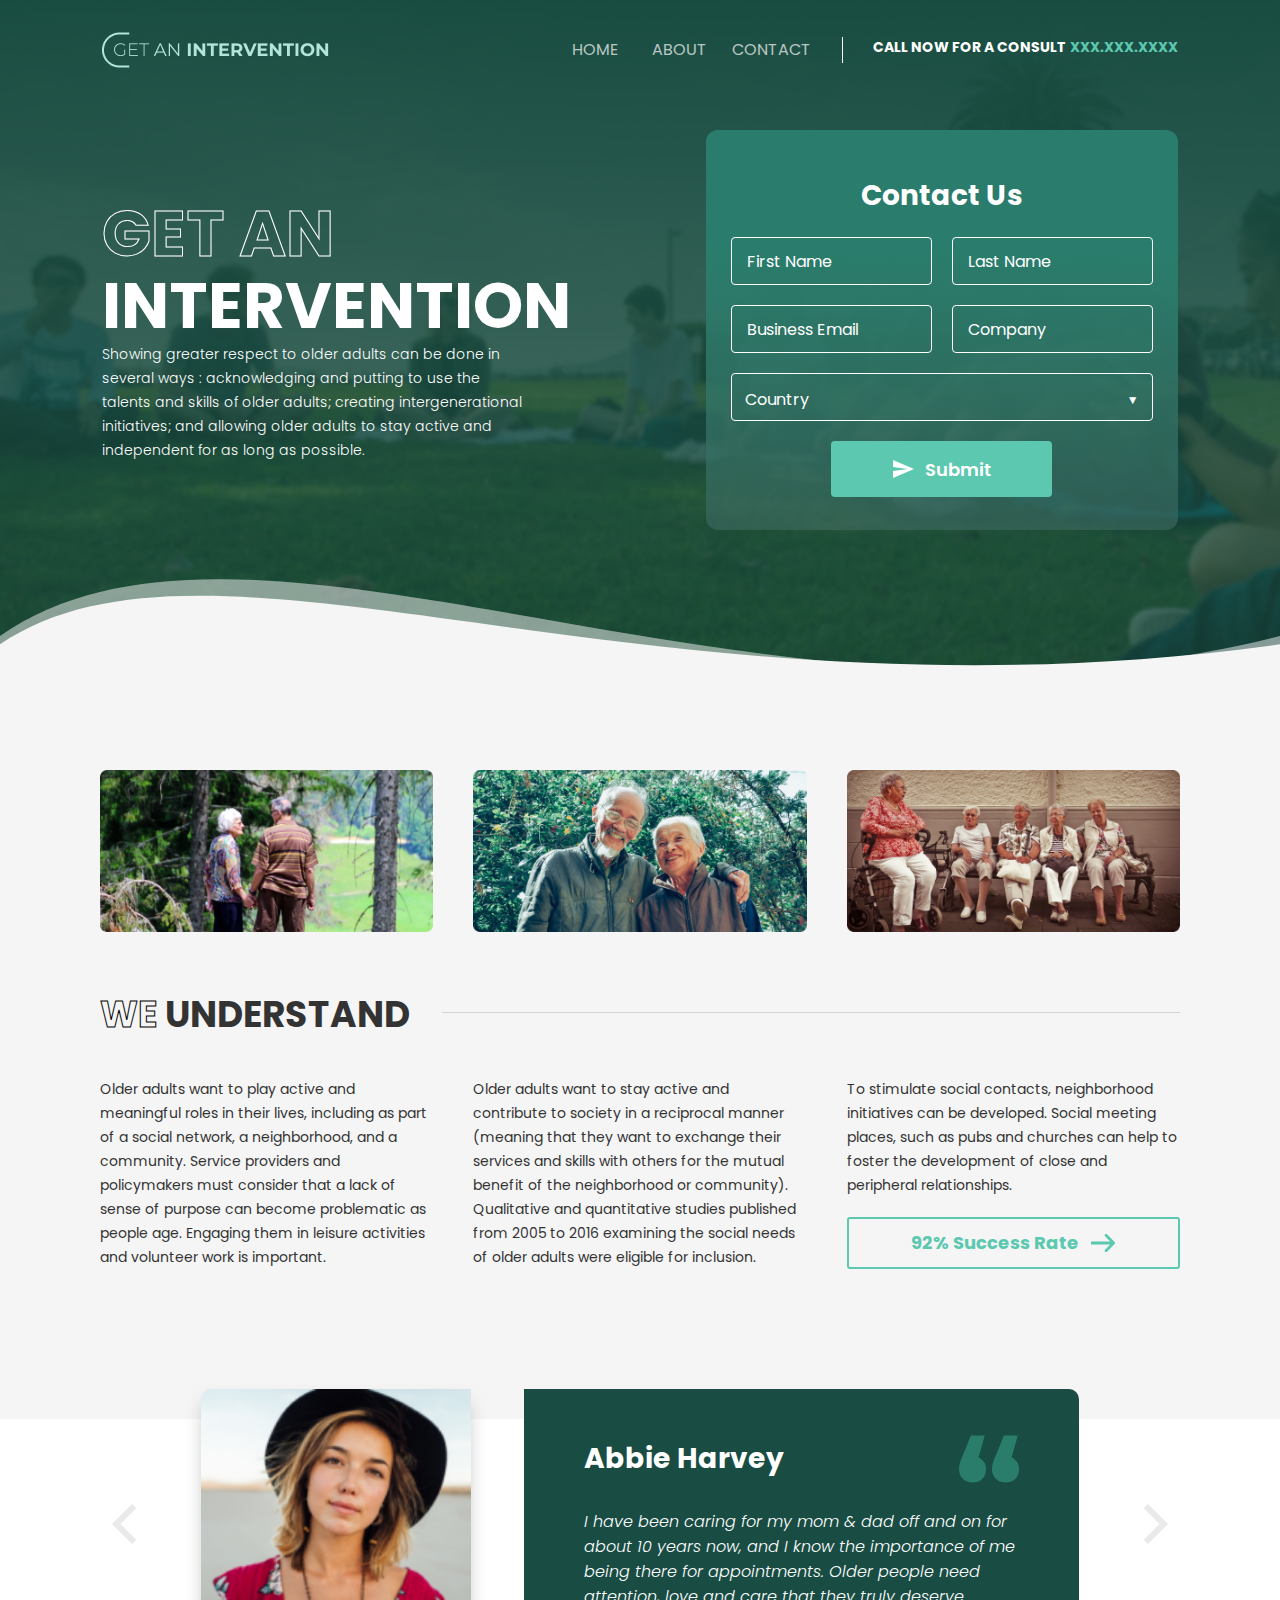
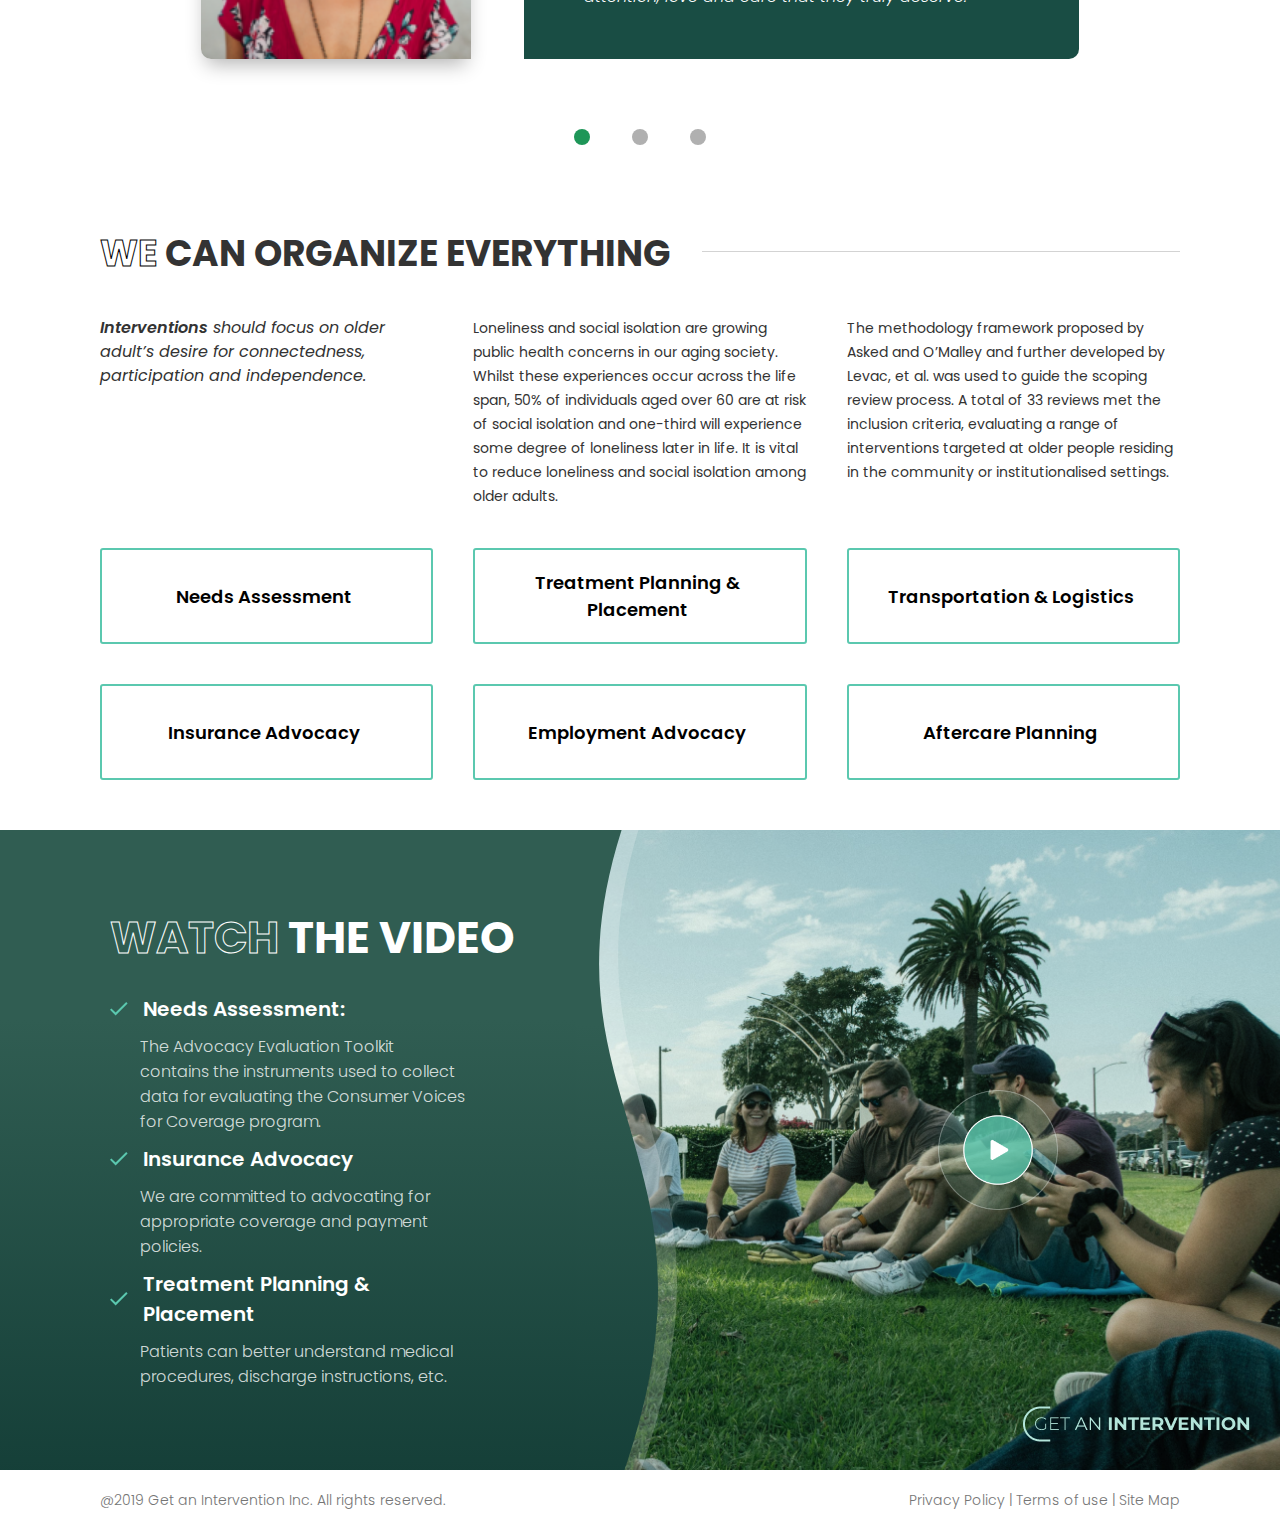
==== commit 49cc1d69: "fixes" ====
--- a/index.html
+++ b/index.html
@@ -10,7 +10,8 @@
   <link rel="stylesheet" href="video-section.css">
   <link rel="preconnect" href="https://fonts.googleapis.com">
   <link rel="preconnect" href="https://fonts.gstatic.com" crossorigin>
-  <link href="https://fonts.googleapis.com/css2?family=Montserrat:ital,wght@0,100..900;1,100..900&family=Poppins:ital,wght@0,100;0,200;0,300;0,400;0,500;0,600;0,700;0,800;0,900;1,100;1,200;1,300;1,400;1,500;1,600;1,700;1,800;1,900&display=swap"
+  <link
+    href="https://fonts.googleapis.com/css2?family=Montserrat:ital,wght@0,100..900;1,100..900&family=Poppins:ital,wght@0,100;0,200;0,300;0,400;0,500;0,600;0,700;0,800;0,900;1,100;1,200;1,300;1,400;1,500;1,600;1,700;1,800;1,900&display=swap"
     rel="stylesheet">
 
 </head>
@@ -40,7 +41,7 @@
           <li>about</li>
           <li>contact</li>
         </ul>
-        <p>CALL NOW FOR A CONSULT <span class="p-span-consult"> 123.456.7890</span></p>
+        <p>CALL NOW FOR A CONSULT  <span class="p-span-consult"> XXX.XXX.XXXX</span></p>
 
       </div>
     </div>
@@ -91,16 +92,16 @@
     </div>
 
     <div class="svg-rect">
-      <svg width="100%" height="150" viewBox="0 0 1440 150" fill="none" xmlns="http://www.w3.org/2000/svg"
+      <svg width="100%" height="150" viewBox="0 0 1850 150" fill="none" xmlns="http://www.w3.org/2000/svg"
         preserveAspectRatio="none">
-        <path d="M0 100C310 -30 926 180 1440 100V150H0V100Z" fill="#F5F5F5" />
+        <path d="M0 100C310 -30 926 180 1850 100V150H0V100Z" fill="#F5F5F5" />
       </svg>
     </div>
 
     <div class="hero-light-green-svg">
-      <svg width="1440" height="111" viewBox="0 0 1440 111" fill="none" xmlns="http://www.w3.org/2000/svg">
-        <path d="M0 68.6766C310 -147.298 926 229.879 1440 68.6766V111H0V68.6766Z" fill="#F5F5F5" fill-opacity="0.3" />
-        <path d="M0 68.6766C310 -147.298 926 229.879 1440 68.6766V111H0V68.6766Z" fill="#F5F5F5" fill-opacity="0.3" />
+      <svg width="100%" height="111" viewBox="0 0 1550 111" fill="none" xmlns="http://www.w3.org/2000/svg">
+        <path d="M0 68.6766C310 -147.298 926 229.879 1550 68.6766V111H0V68.6766Z" fill="#F5F5F5" fill-opacity="0.3" />
+        <path d="M0 68.6766C310 -147.298 926 229.879 1550 68.6766V111H0V68.6766Z" fill="#F5F5F5" fill-opacity="0.3" />
       </svg>
     </div>
 
@@ -173,10 +174,11 @@
       </svg>
 
       <img src="" alt="user" class="reviewer-img" />
+      <img src="commas.svg" height="60px" width="60px" alt="commas" class="commas-small">
       <div class="content-con">
         <div class="reviewer-name-con">
           <h3></h3>
-          <img src="commas.svg" height="40px" width="40px" alt="commas">
+          <img src="commas.svg" height="60px" width="60px" alt="commas" class="commas-big">
         </div>
         <p class="viewer-description"></p>
       </div>
@@ -193,10 +195,10 @@
     </div>
 
     <div class="heading-organize-everything-container">
-      <p class="heading-organize-everything">
+      <p class="heading-organize-everything heading-organize-transparent-wrap">
         <span class="transparent-WE-text">WE</span> CAN ORGANIZE EVERYTHING
       </p>
-      <div class="heading-line"></div>
+      <div class="heading-organize-line"></div>
     </div>
 
     <div class="content-containter-grid">
@@ -234,6 +236,28 @@
         </div>
       </div>
       <div class="green-outlined-button">
+        <p>Treatment Planning & Placement</p>
+        <img src="tooltip-svg.svg" alt="info" class="info-img-tooltip">
+        <div class="tooltip-container">
+          <img src="cone-svg.svg" alt="tooltip-arrow" class="tooltip-arrow">
+          <span>
+            We’re experienced in our individual crafts and understand how each one of our roles impacts your plan
+            holistically.
+          </span>
+        </div>
+      </div>
+      <div class="green-outlined-button">
+        <p>Transportation & Logistics</p>
+        <img src="tooltip-svg.svg" alt="info" class="info-img-tooltip">
+        <div class="tooltip-container">
+          <img src="cone-svg.svg" alt="tooltip-arrow" class="tooltip-arrow">
+          <span>
+            We’re experienced in our individual crafts and understand how each one of our roles impacts your plan
+            holistically.
+          </span>
+        </div>
+      </div>
+      <div class="green-outlined-button">
         <p>Insurance Advocacy</p>
         <img src="tooltip-svg.svg" alt="info" class="info-img-tooltip">
         <div class="tooltip-container">
@@ -245,17 +269,6 @@
         </div>
       </div>
       <div class="green-outlined-button">
-        <p>Treatment Planning & Placement</p>
-        <img src="tooltip-svg.svg" alt="info" class="info-img-tooltip">
-        <div class="tooltip-container">
-          <img src="cone-svg.svg" alt="tooltip-arrow" class="tooltip-arrow">
-          <span>
-            We’re experienced in our individual crafts and understand how each one of our roles impacts your plan
-            holistically.
-          </span>
-        </div>
-      </div>
-      <div class="green-outlined-button">
         <p>Employment Advocacy</p>
         <img src="tooltip-svg.svg" alt="info" class="info-img-tooltip">
         <div class="tooltip-container">
@@ -267,18 +280,7 @@
         </div>
       </div>
       <div class="green-outlined-button">
-        <p>Treatment Planning & Placement</p>
-        <img src="tooltip-svg.svg" alt="info" class="info-img-tooltip">
-        <div class="tooltip-container">
-          <img src="cone-svg.svg" alt="tooltip-arrow" class="tooltip-arrow">
-          <span>
-            We’re experienced in our individual crafts and understand how each one of our roles impacts your plan
-            holistically.
-          </span>
-        </div>
-      </div>
-      <div class="green-outlined-button">
-        <p>Employment Advocacy</p>
+        <p>Aftercare Planning</p>
         <img src="tooltip-svg.svg" alt="info" class="info-img-tooltip">
         <div class="tooltip-container">
           <img src="cone-svg.svg" alt="tooltip-arrow" class="tooltip-arrow">
@@ -301,7 +303,7 @@
           <img src="Checkmark.svg" alt="">
           <p>Needs Assessment:</p>
         </div>
-        <p>The Advocacy Evaluation Toolkit contains the instruments used to collect data for evaluating the Consumer
+        <p class="video-section-checkmark-para">The Advocacy Evaluation Toolkit contains the instruments used to collect data for evaluating the Consumer
           Voices for Coverage program. </p>
       </div>
       <div>
@@ -309,14 +311,14 @@
           <img src="Checkmark.svg" alt="">
           <p>Insurance Advocacy</p>
         </div>
-        <p>We are committed to advocating for appropriate coverage and payment policies.</p>
+        <p class="video-section-checkmark-para">We are committed to advocating for appropriate coverage and payment policies.</p>
       </div>
       <div>
         <div class="video-section-checkmark-heading">
           <img src="Checkmark.svg" alt="">
           <p>Treatment Planning & Placement</p>
         </div>
-        <p>Patients can better understand medical procedures, discharge instructions, etc.</p>
+        <p class="video-section-checkmark-para">Patients can better understand medical procedures, discharge instructions, etc.</p>
       </div>
     </div>
     <div class="video-section">
--- a/carousel.css
+++ b/carousel.css
@@ -35,7 +35,7 @@
     border-bottom-right-radius: 10px;
     flex: 1;
     display: flex;
-    justify-content: center;
+    justify-content: flex-start;
     flex-direction: column;
 }
 
@@ -55,8 +55,9 @@
 }
 
 .viewer-description {
-    font-weight: 300px;
+    font-weight: 300;
     font-size: 16px;
+    font-style: italic;
 }
 
 @keyframes fade-slide {
@@ -135,28 +136,23 @@
     font-weight: 700;
     text-transform: uppercase;
     white-space: nowrap;
+    color: #333333;
 }
 
 .heading-organize-everything-container {
     display: flex;
     align-items: center;
-    gap: 5px;
+    gap: 32px;
     padding-top: 55px;
     padding-bottom: 35px;
-}
-
-@media only screen and (min-width: 1025px) {
-    .heading-line {
-        border-top: 1px solid lightgray;
-        padding: 2px;
-        width: 100%;
-    }
-}
-
-@media only screen and (max-width: 1025px) {
-    .heading-organize-everything {
-        white-space: wrap;
-    }
+    white-space: nowrap;
+}
+
+.heading-line,
+.heading-organize-line {
+    border-top: 1px solid lightgray;
+    padding: 2px;
+    width: 100%;
 }
 
 .content-containter-grid {
@@ -244,6 +240,10 @@
     width: 20px;
 }
 
+.commas-small {
+    display: none;
+}
+
 @media only screen and (max-width: 1024px) {
     .content-containter-grid {
         grid-template-columns: 1fr 1fr;
@@ -290,6 +290,14 @@
 
     .heading-organize-everything-container {
         padding-top: 0;
+    }
+
+    .reviewer-img {
+        height: 200px;
+    }
+
+    .reviewer-name-con {
+        padding: 6px 0;
     }
 }
 
@@ -340,6 +348,32 @@
     .buttons-containter-grid {
         grid-template-columns: 1fr;
     }
+
+    .heading-organize-transparent-wrap {
+        white-space: wrap;
+        width: 200px;
+        flex-shrink: 0;
+    }
+
+    .heading-organize-everything-container {
+        gap: 10px;
+    }
+
+    .heading-organize-line {
+        position: relative;
+        bottom: -16px;
+    }
+
+    .commas-big {
+        display: none;
+    }
+
+    .commas-small {
+        display: block;
+        position: absolute;
+        right: 10%;
+        top: 20%;
+    }
 }
 
 
@@ -359,4 +393,22 @@
 .right-arrow:hover,
 .left-arrow:hover {
     fill: rgba(91, 200, 175, 1);
+}
+
+@media only screen and (max-width: 425px){
+    .reviewer-img{
+        height: 150px;
+    }
+    .commas-small {
+        display: block;
+        position: absolute;
+        right: 10%;
+        top: 6%;
+    }
+    .reviewer-img{
+        top: -20%;
+    }
+    .content-con{
+        margin-top: 66px;
+    }
 }--- a/understand.css
+++ b/understand.css
@@ -19,7 +19,7 @@
 .svg-rect svg {
     display: block;
     width: 100%;
-    height: 140px;
+    height: 167px;
 }
 
 .hero-light-green-svg {
@@ -45,7 +45,7 @@
 
 
 .navbar {
-    padding: 30px 50px;
+    padding: 30px 8%;
     display: flex;
     align-items: center;
     justify-content: space-between;
@@ -55,7 +55,7 @@
     list-style: none;
     display: flex;
     gap: 20px;
-    padding-right: 20px;
+    padding-right: 50px;
 }
 
 .call-nav-consultant {
@@ -94,15 +94,16 @@
     font-size: 16px;
     cursor: pointer;
     border-bottom: 1px solid transparent;
-    font-weight: 700;
+    text-transform: uppercase;
+    width: 60px;
+    transition: all .2s ease;
 }
 
 .navbar p {
     color: white;
     font-size: 14px;
     border-left: 1px solid white;
-    padding-left: 20px;
-
+    padding-left: 30px;
 }
 
 .navbar li:hover p {
@@ -112,8 +113,9 @@
 .navbar li:hover {
     opacity: 0.8;
     color: white;
-    border-bottom: 1px solid white;
+    text-decoration: underline;
     cursor: pointer;
+    font-weight: 600;
 }
 
 .p-span-consult {
@@ -132,7 +134,7 @@
     display: flex;
     justify-content: space-between;
     align-items: center;
-    padding: 30px 10%;
+    padding: 30px 8%;
     gap: 30px;
 }
 
@@ -172,6 +174,10 @@
     .form-outer-container {
         padding: 30px 5%;
     }
+
+    .navbar {
+        padding: 30px 5%;
+    }
 }
 
 @media only screen and (max-width: 900px) {
@@ -187,19 +193,6 @@
 
     .hero-big-heading {
         text-align: center;
-    }
-
-    .call-nav-consultant {
-        flex-direction: column;
-    }
-
-    .call-nav-consultant p {
-        margin-top: 10px;
-    }
-
-    .navbar p {
-        padding-left: 0px;
-        border-left: 0px;
     }
 
     .form-inner-container {
@@ -284,7 +277,7 @@
     margin: 20px auto 0 auto;
 }
 
-.form-submit-btn:hover{
+.form-submit-btn:hover {
     background-color: rgba(53, 187, 156, 1);
 }
 
@@ -349,6 +342,7 @@
     display: grid;
     grid-template-columns: 1fr 1fr 1fr;
     gap: 40px;
+    padding-top: 20px;
 }
 
 .understand-img-container img {
@@ -408,6 +402,10 @@
     .understand-content-container {
         padding-bottom: 0;
     }
+
+    .understand-img-container {
+        display: none;
+    }
 }
 
 .understand-section-big-container {
@@ -421,7 +419,7 @@
     .understand-section-big-container {
         padding: 0 50px;
         padding-bottom: 100px;
-        padding-top: 80px;
+        padding-top: 30px;
     }
 }
 
@@ -430,12 +428,12 @@
         padding-top: 0px;
     }
 
-    .understand-img-container {
-        display: none;
-    }
-
     .understand-content-container {
         grid-template-columns: 1fr 1fr;
+    }
+
+    .understand-img-container{
+        gap: 20px;
     }
 
     .understand-content-third-para-container {
@@ -480,6 +478,28 @@
         width: 100%;
         height: 150px;
     }
+
+    .call-nav-consultant {
+        flex-direction: column;
+    }
+
+    .call-nav-consultant p {
+        margin-top: 10px;
+    }
+
+    .navbar p {
+        padding-left: 0px;
+        border-left: 0px;
+    }
+
+    .navbar {
+        align-items: start;
+    }
+
+    ul {
+        justify-content: flex-end;
+        padding-right: 20px;
+    }
 }
 
 @media only screen and (max-width: 768px) {
@@ -487,6 +507,10 @@
         padding: 0 20px;
         padding-bottom: 50px;
         background-color: white;
+    }
+
+    .understand-img-container{
+        padding-bottom: 30px;
     }
 
     .hero-sect-para {
--- a/video-section.css
+++ b/video-section.css
@@ -26,6 +26,7 @@
     font-size: 44px;
     line-height: 52px;
     margin-bottom: 20px;
+    white-space: nowrap;
 }
 
 .transparent-watch-text {
@@ -40,16 +41,23 @@
     display: flex;
     gap: 15px;
     align-items: center;
-    padding: 20px 0 10px 0;
+    padding: 10px 0 10px 0;
 }
 
 .video-section-checkmark-heading p {
     color: white !important;
 }
 
+.video-section-checkmark-para {
+    padding-left: 30px;
+    font-weight: 300 !important;
+    font-size: 16px !important;
+}
+
 .video-section-content p {
-    font-size: 18px;
+    font-size: 20px;
     color: rgba(255, 255, 255, 0.8);
+    font-weight: 600;
 }
 
 .video-section {
@@ -61,20 +69,20 @@
 }
 
 .video-btn {
-    height: 100px;
-    width: 100px;
+    height: 120px;
+    width: 120px;
     position: absolute;
     z-index: 100;
     top: 50%;
-    left: 50%;
+    left: 60%;
     transform: translate(-50%, -50%);
     transition: all .4s ease;
     cursor: pointer;
 }
 
 .video-btn:hover {
-    height: 130px;
-    width: 130px;
+    height: 150px;
+    width: 150px;
 }
 
 .modal {
@@ -137,7 +145,7 @@
 
 .video-section-light-white-svg {
     position: absolute;
-    left: 30px;
+    left: 20px;
 }
 
 .table-green-svg,
@@ -145,7 +153,7 @@
     display: none;
 }
 
-.video-section-logo{
+.video-section-logo {
     position: absolute;
     bottom: 30px;
     right: 30px;
@@ -158,16 +166,21 @@
     font-size: 14px;
     justify-content: space-between;
     padding: 20px 100px;
+    font-weight: 300;
 }
 
 @media only screen and (max-width: 1330px) {
     .video-section-light-green-svg {
-        left: -140px;
+        left: -121px;
     }
 
     .video-section-light-white-svg {
         position: absolute;
-        left: -120px;
+        left: -102px;
+    }
+
+    .video-section-content {
+        width: 45%;
     }
 }
 
@@ -191,6 +204,7 @@
     .video-section-content {
         padding: 70px 50px;
     }
+
     .app-bottom-bar {
         padding: 20px 50px;
     }
@@ -203,7 +217,11 @@
         gap: 10px;
     }
 
-    .video-section-logo{
+    .video-section-checkmark-heading {
+        padding: 20px 0 10px 0;
+    }
+
+    .video-section-logo {
         position: absolute;
         bottom: 30px;
         right: 50%;
@@ -241,14 +259,14 @@
         object-fit: cover;
         width: 100%;
         object-position: bottom;
-        height: 50%;
+        height: 53%;
         z-index: 2;
     }
 
     .table-white-svg {
         display: block;
         position: absolute;
-        top: 25px;
+        top: 54px;
         z-index: 1;
         object-fit: cover;
         width: 100%;
@@ -257,7 +275,7 @@
     }
 
     .video-btn {
-        top: 2%;
+        top: 8%;
         left: 50%;
         transform: translate(-50%);
     }
@@ -284,20 +302,52 @@
         left: 50%;
         transform: translate(-50%);
     }
+
     .app-bottom-bar {
-       font-size: 12px;
-       padding: 20px;
-    }
-}
-
-@media only screen and (max-width: 535px) {
+        font-size: 12px;
+        padding: 20px;
+    }
+}
+
+@media only screen and (max-width: 670px) {
     .video-btn {
         top: 5%;
     }
 }
 
-@media only screen and (max-width: 402px) {
+@media only screen and (max-width: 560px) {
+    .video-btn {
+        top: 3%;
+    }
+}
+
+@media only screen and (max-width: 425px) {
     .video-btn {
         top: 0%;
     }
+}
+
+@media only screen and (max-width: 375px) {
+    .video-btn {
+        top: -4%;
+    }
+
+    .video-section-main-heading {
+        white-space: wrap;
+    }
+
+    .table-green-svg {
+        height: 57%;
+    }
+
+    .table-white-svg {
+        top: 110px;
+    }
+
+}
+
+@media only screen and (max-width: 350px) {
+    .video-btn {
+        top: 2%;
+    }
 }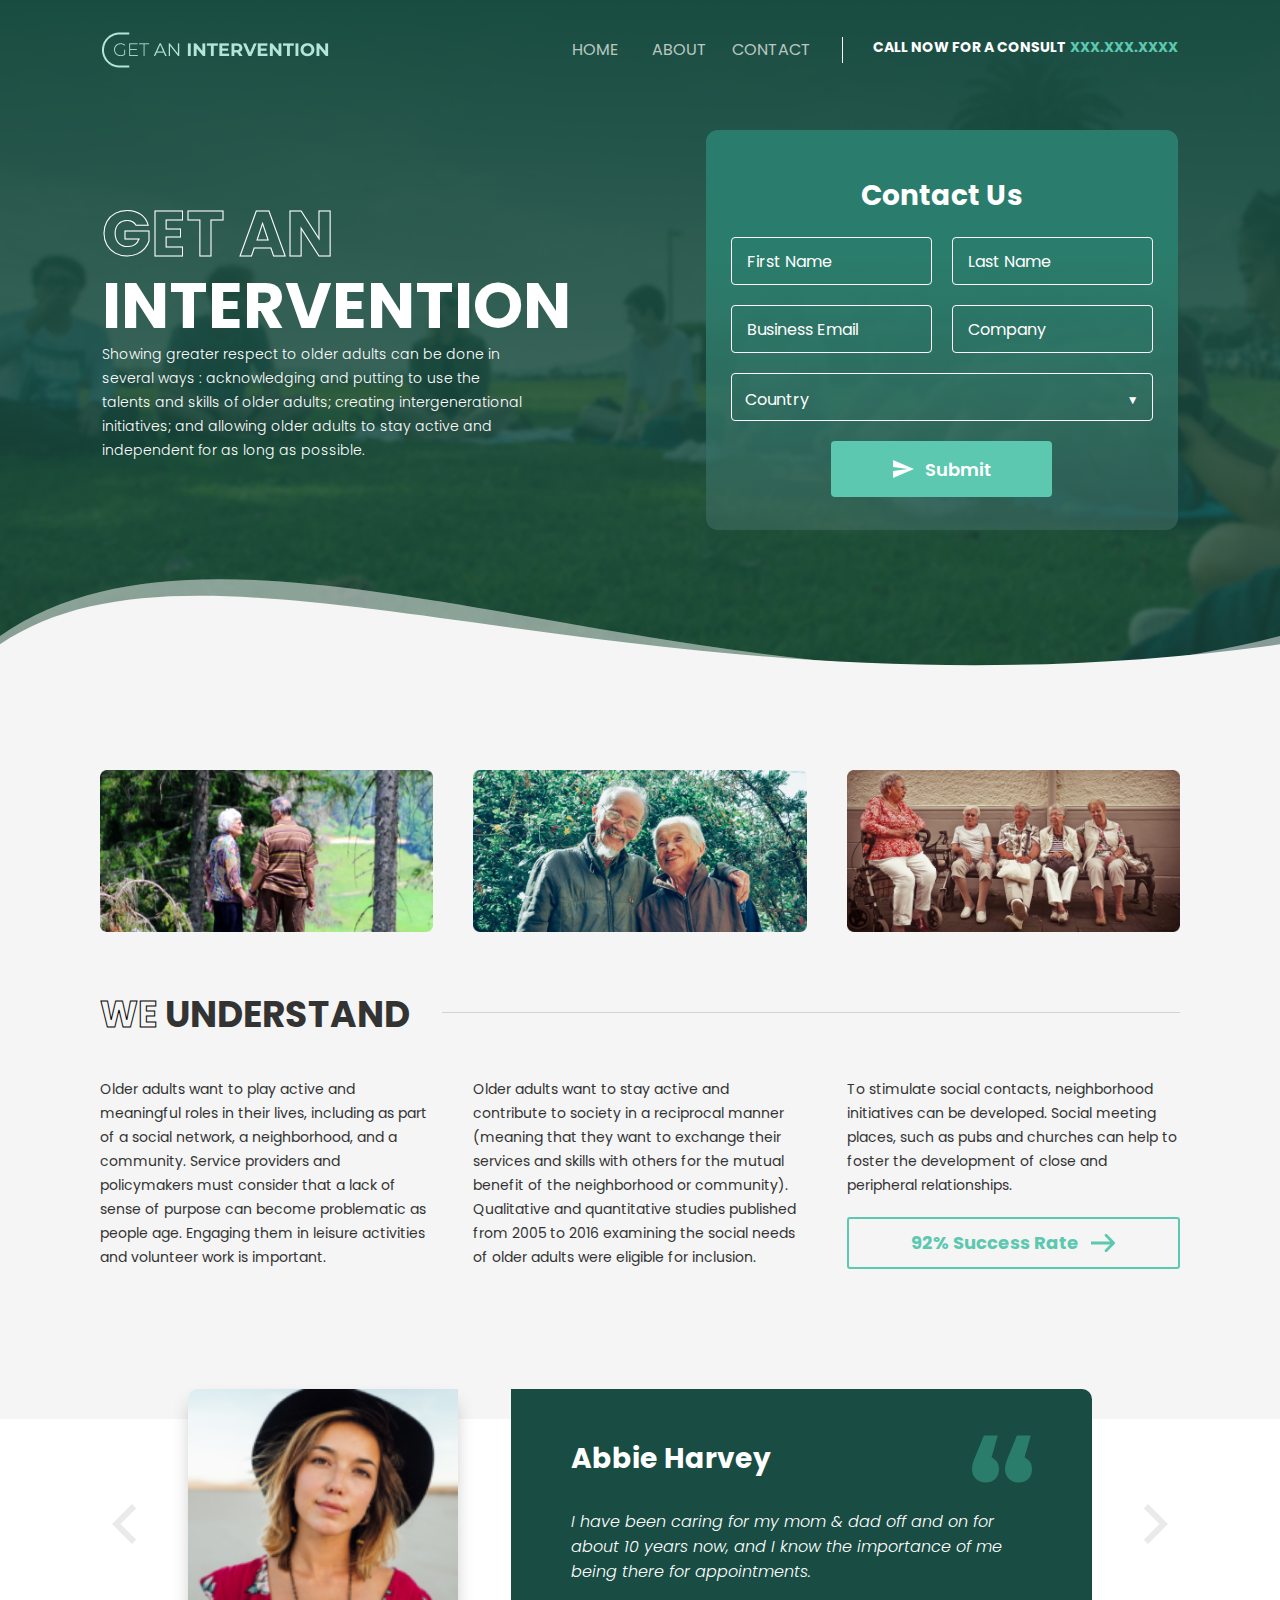
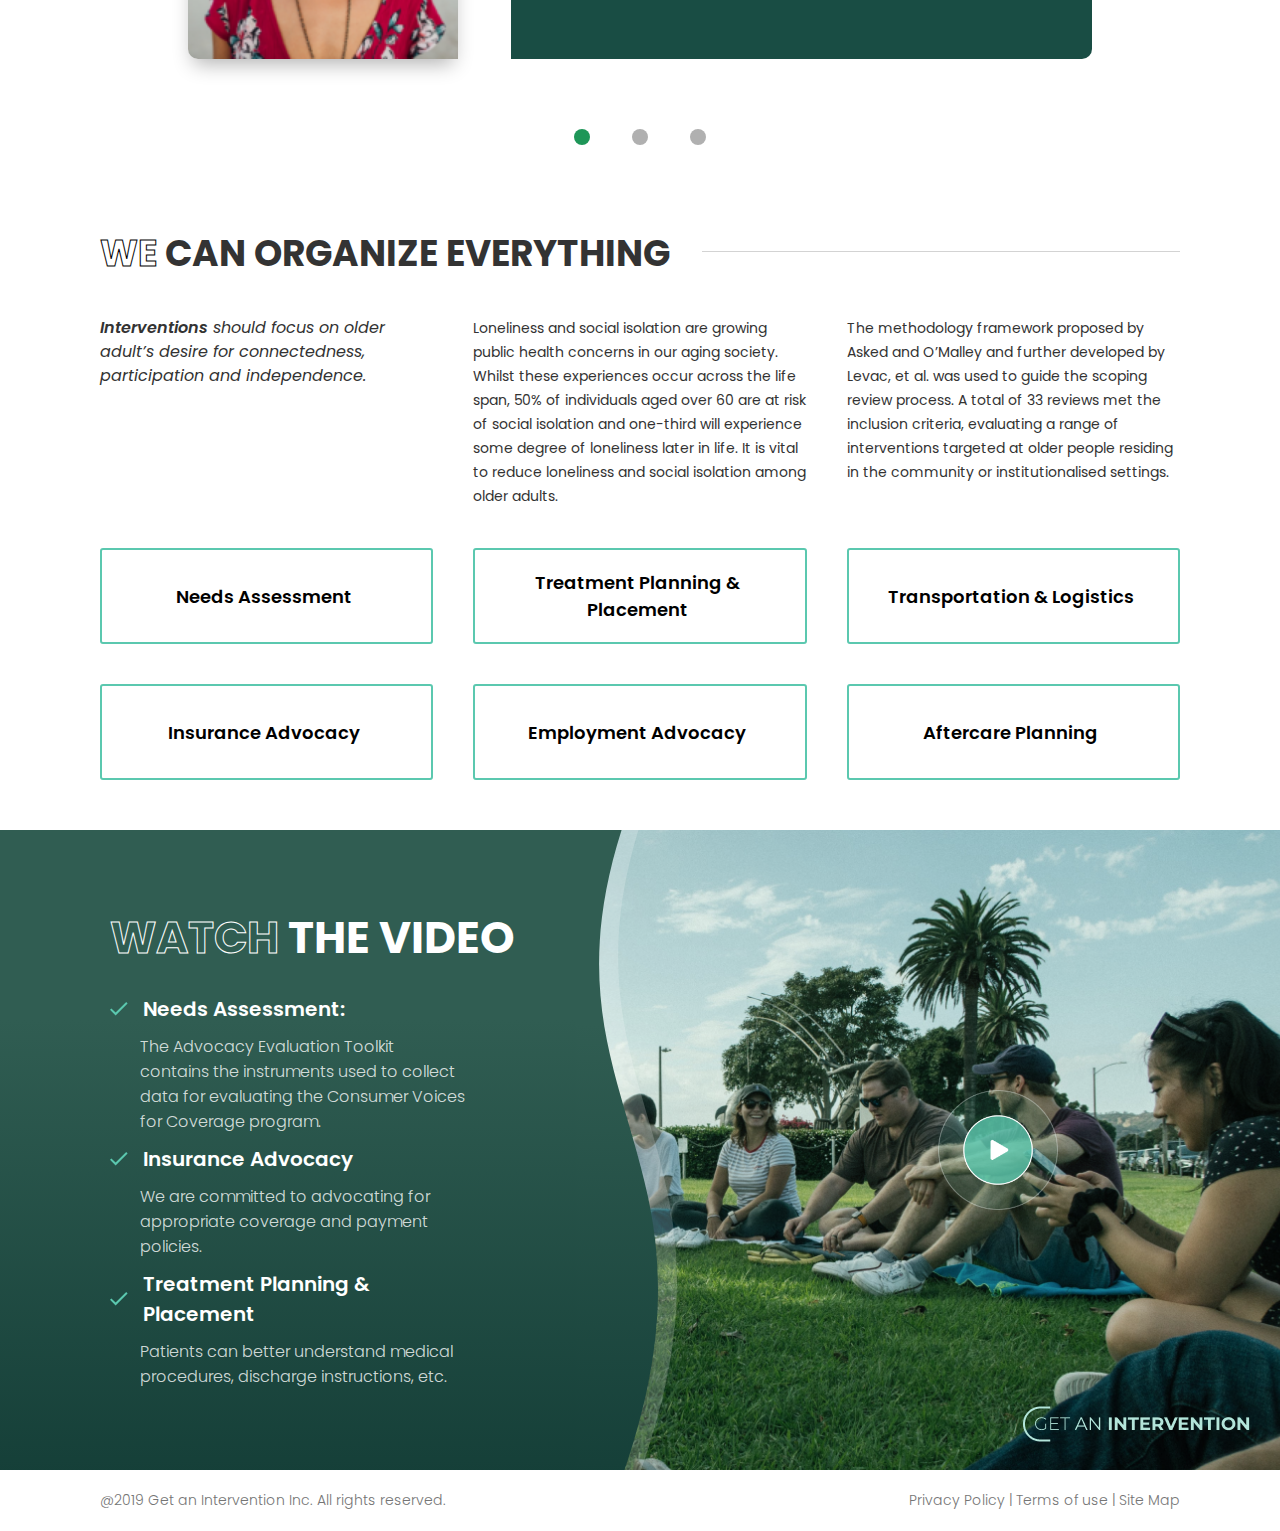
==== commit d841fd33: "update modal ,carousel and inputs" ====
--- a/index.html
+++ b/index.html
@@ -41,7 +41,7 @@
           <li>about</li>
           <li>contact</li>
         </ul>
-        <p>CALL NOW FOR A CONSULT  <span class="p-span-consult"> XXX.XXX.XXXX</span></p>
+        <p>CALL NOW FOR A CONSULT <span class="p-span-consult"> XXX.XXX.XXXX</span></p>
 
       </div>
     </div>
@@ -60,20 +60,20 @@
         <p class="contact-use-form-heading">Contact Us</p>
         <div class="inputs-big-container">
           <div class="form-input-group">
+            <input id="first-name" type="text">
             <label for="first-name">First Name</label>
-            <input id="first-name" type="text">
           </div>
           <div class="form-input-group">
+            <input id="last-name" type="text">
             <label for="last-name">Last Name</label>
-            <input id="last-name" type="text">
           </div>
           <div class="form-input-group">
+            <input id="business-email" type="text">
             <label for="business-email">Business Email</label>
-            <input id="business-email" type="text">
           </div>
           <div class="form-input-group">
+            <input id="company" type="text">
             <label for="company">Company</label>
-            <input id="company" type="text">
           </div>
           <div class="custom-select">
             <div class="selected">Country</div>
@@ -167,20 +167,22 @@
   </div>
 
   <div class="component-main-container">
-    <div class="carousel-container">
-
+
+    <div class="carousel-big-container-with-arrow">
       <svg class="left-arrow" width="48" height="48" viewBox="0 0 48 48" fill="none" xmlns="http://www.w3.org/2000/svg">
         <path d="M11.76 8.24L27.52 24L11.76 39.76L16 44L36 24L16 4L11.76 8.24Z" />
       </svg>
-
-      <img src="" alt="user" class="reviewer-img" />
-      <img src="commas.svg" height="60px" width="60px" alt="commas" class="commas-small">
-      <div class="content-con">
-        <div class="reviewer-name-con">
-          <h3></h3>
-          <img src="commas.svg" height="60px" width="60px" alt="commas" class="commas-big">
-        </div>
-        <p class="viewer-description"></p>
+      <div class="carousel-container">
+
+        <img src="" alt="user" class="reviewer-img" />
+        <img src="commas.svg" height="60px" width="60px" alt="commas" class="commas-small">
+        <div class="content-con">
+          <div class="reviewer-name-con">
+            <h3></h3>
+            <img src="commas.svg" height="60px" width="60px" alt="commas" class="commas-big">
+          </div>
+          <p class="viewer-description"></p>
+        </div>
       </div>
       <svg class="right-arrow" width="48" height="48" viewBox="0 0 48 48" fill="none"
         xmlns="http://www.w3.org/2000/svg">
@@ -303,7 +305,8 @@
           <img src="Checkmark.svg" alt="">
           <p>Needs Assessment:</p>
         </div>
-        <p class="video-section-checkmark-para">The Advocacy Evaluation Toolkit contains the instruments used to collect data for evaluating the Consumer
+        <p class="video-section-checkmark-para">The Advocacy Evaluation Toolkit contains the instruments used to collect
+          data for evaluating the Consumer
           Voices for Coverage program. </p>
       </div>
       <div>
@@ -311,14 +314,16 @@
           <img src="Checkmark.svg" alt="">
           <p>Insurance Advocacy</p>
         </div>
-        <p class="video-section-checkmark-para">We are committed to advocating for appropriate coverage and payment policies.</p>
+        <p class="video-section-checkmark-para">We are committed to advocating for appropriate coverage and payment
+          policies.</p>
       </div>
       <div>
         <div class="video-section-checkmark-heading">
           <img src="Checkmark.svg" alt="">
           <p>Treatment Planning & Placement</p>
         </div>
-        <p class="video-section-checkmark-para">Patients can better understand medical procedures, discharge instructions, etc.</p>
+        <p class="video-section-checkmark-para">Patients can better understand medical procedures, discharge
+          instructions, etc.</p>
       </div>
     </div>
     <div class="video-section">
@@ -351,12 +356,12 @@
   <div id="videoModal" class="modal">
     <div class="modal-content">
       <span class="close" id="closeModal">&times;</span>
-      <video id="videoPlayer" controls>
-        <source src="video.mov" type="video/mp4">
-        Your browser does not support the video tag.
-      </video>
-    </div>
-  </div>
+      <iframe id="videoPlayer" width="100%" height="100%" src="https://www.youtube.com/embed/MRXc0G3Njg8"
+        frameborder="0" allowfullscreen>
+      </iframe>
+    </div>
+  </div>
+
 
   <div class="app-bottom-bar">
     <p>@2019 Get an Intervention Inc. All rights reserved.</p>
--- a/carousel.css
+++ b/carousel.css
@@ -14,13 +14,24 @@
     background-color: white;
 }
 
+.carousel-big-container-with-arrow{
+    display: flex;
+    gap: 40px;
+    align-items: center;
+    position: relative;
+    top: -50px;
+}
+
 .carousel-container {
     display: flex;
     justify-content: center;
     gap: 53px;
     padding: 20px 0px;
-    position: relative;
-    top: -50px;
+}
+
+.carousel-card-container {
+    display: flex;
+    gap: 30px;
 }
 
 .carousel-container img {
@@ -58,17 +69,23 @@
     font-weight: 300;
     font-size: 16px;
     font-style: italic;
-}
+    display: -webkit-box;
+    -webkit-line-clamp: 4;
+    line-clamp: 4;
+    -webkit-box-orient: vertical;
+    overflow: hidden;
+}
+
 
 @keyframes fade-slide {
     from {
         opacity: 0;
-        transform: translateY(20px);
+        transform: translateX(100%);
     }
 
     to {
         opacity: 1;
-        transform: translateY(0);
+        transform: translateX(0);
     }
 }
 
@@ -382,12 +399,14 @@
     transform: rotate(180deg);
     align-self: center;
     cursor: pointer;
+    flex-shrink: 0;
 }
 
 .right-arrow {
     fill: #EAEAEA;
     align-self: center;
     cursor: pointer;
+    flex-shrink: 0;
 }
 
 .right-arrow:hover,
--- a/understand.css
+++ b/understand.css
@@ -228,6 +228,7 @@
     padding: 0 10px;
 }
 
+/* Default label position (centered) */
 .form-input-group label {
     position: absolute;
     left: 10px;
@@ -246,20 +247,32 @@
     background-color: transparent;
     border: none;
     outline: none;
-    color: white;
+    color: white !important;
     padding: 10px 0;
     font-size: 16px;
 }
 
-.form-input-group:focus-within label,
-.form-input-group input:not(:placeholder-shown)+label {
+.form-input-group input:focus+label,
+.form-input-group input.filled+label {
     top: 0;
-    transform: translateY(-50%);
     font-size: 14px;
     left: 15px;
     background-color: #2A7D6C;
     padding: 0 5px;
 }
+
+.form-input-group input:-webkit-autofill,
+.form-input-group input:-webkit-autofill:hover,
+.form-input-group input:-webkit-autofill:focus,
+.form-input-group input:-webkit-autofill:active {
+    -webkit-box-shadow: 0 0 0 1000px transparent inset !important;
+    box-shadow: 0 0 0 1000px transparent inset !important;
+    background-color: transparent !important;
+    -webkit-text-fill-color: white !important;
+    caret-color: white !important;
+    transition: background-color 9999s ease-in-out 0s;
+}
+
 
 .form-submit-btn {
     color: white;
@@ -275,10 +288,12 @@
     cursor: pointer;
     width: 221px;
     margin: 20px auto 0 auto;
+    transition: all .3s ease;
 }
 
 .form-submit-btn:hover {
     background-color: rgba(53, 187, 156, 1);
+    transform: translateY(-3px);
 }
 
 .custom-select {
@@ -379,6 +394,12 @@
     height: 52px;
     cursor: pointer;
     width: 100%;
+    transition: transform .3s ease;
+}
+
+.success-outline-btn:hover {
+    transform: translateY(-4px);
+    box-shadow: 0 0 2px #2A7D6C;
 }
 
 @media only screen and (max-width: 650px) {
@@ -432,7 +453,7 @@
         grid-template-columns: 1fr 1fr;
     }
 
-    .understand-img-container{
+    .understand-img-container {
         gap: 20px;
     }
 
@@ -509,7 +530,7 @@
         background-color: white;
     }
 
-    .understand-img-container{
+    .understand-img-container {
         padding-bottom: 30px;
     }
 
--- a/video-section.css
+++ b/video-section.css
@@ -103,6 +103,8 @@
     /* padding: 20px; */
     position: relative;
     width: 90%;
+    overflow: hidden;
+    height: 50vh;
     max-width: 700px;
     border-radius: 10px;
 }
